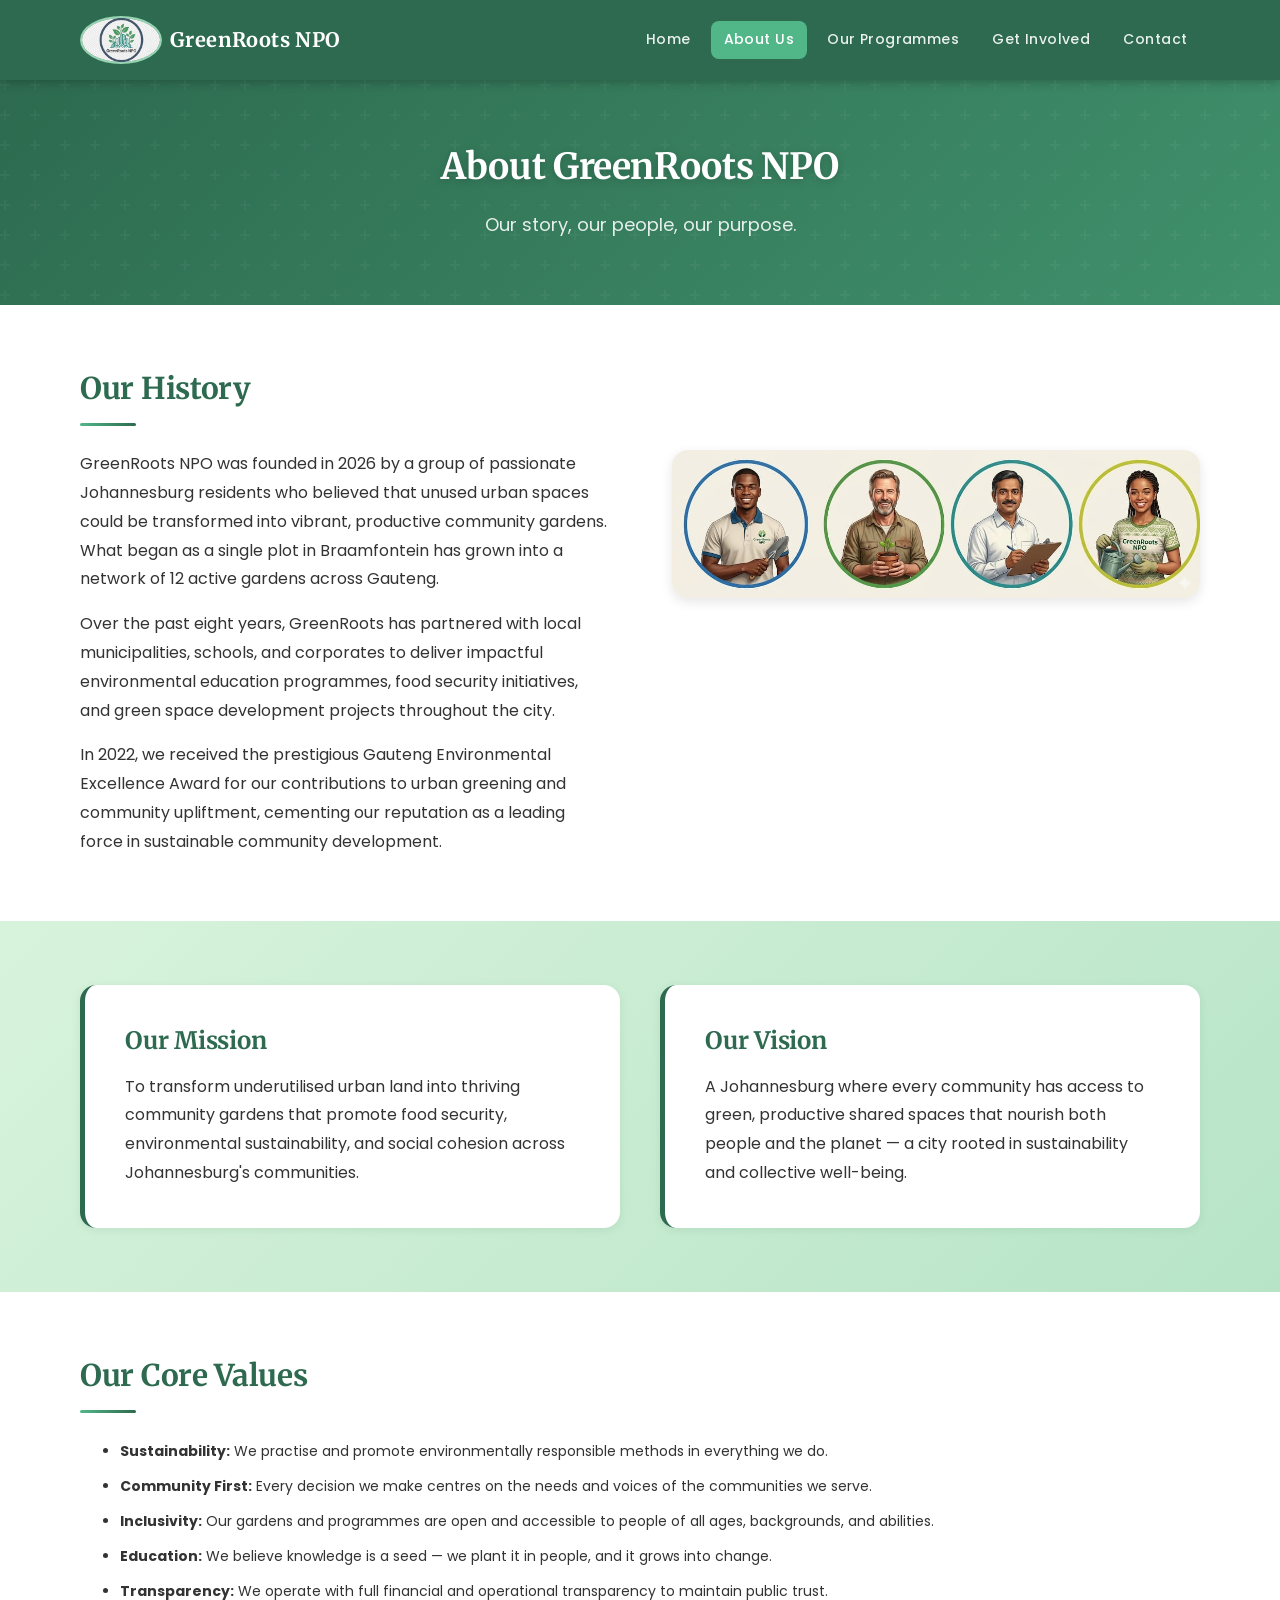
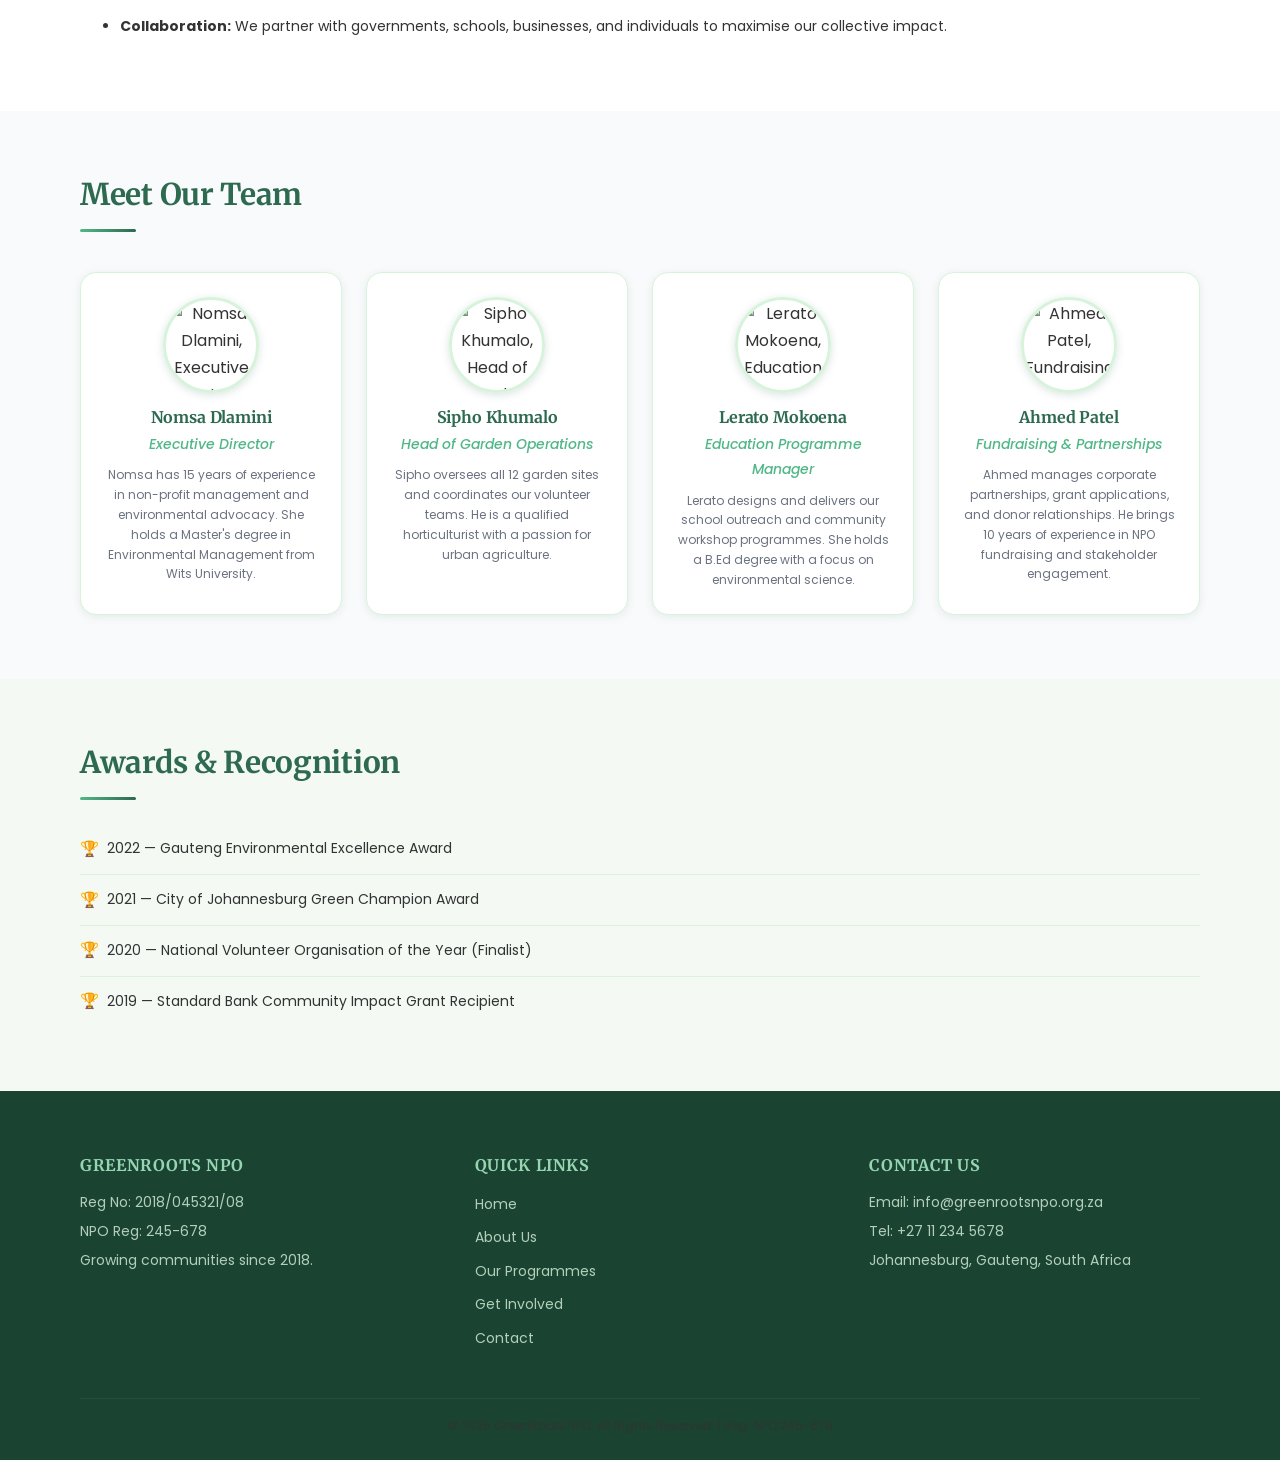
==== about.html @ 0e15b4e5 "Project essentials" ====
<!DOCTYPE html>
<html lang="en">
<head>
    <meta charset="UTF-8">
    <meta name="viewport" content="width=device-width, initial-scale=1.0">
    <meta name="description" content="Learn about GreenRoots NPO - our history, mission, vision, values, and the passionate team behind our community gardening initiatives in Johannesburg.">
    <meta name="keywords" content="about GreenRoots NPO, mission, vision, team, history, community, Johannesburg">
    <meta name="author" content="GreenRoots NPO">
    <title>About Us | GreenRoots NPO</title>
    <link rel="stylesheet" href="css/style.css">
</head>
<body>

    <!-- ======== HEADER SECTION ======== -->
    <header>
        <div class="logo-area">
            <img src="images/LOGO.jpeg"
                 srcset="images/LOGO.jpeg 1x, images/LOGO.jpeg 2x"
                 alt="GreenRoots NPO Logo"
                 class="logo"
                 width="48" height="48">
            <span class="org-name">GreenRoots NPO</span>
        </div>

        <!-- ======== NAVIGATION MENU ======== -->
        <nav>
            <ul>
                <li><a href="index.html">Home</a></li>
                <li><a href="about.html" class="active">About Us</a></li>
                <li><a href="services.html">Our Programmes</a></li>
                <li><a href="enquiry.html">Get Involved</a></li>
                <li><a href="contact.html">Contact</a></li>
            </ul>
        </nav>
    </header>

    <!-- ======== MAIN CONTENT ======== -->
    <main>

        <!-- Page Banner -->
        <section class="page-banner">
            <h1>About GreenRoots NPO</h1>
            <p>Our story, our people, our purpose.</p>
        </section>

        <!-- ======== OUR HISTORY ======== -->
        <section class="content-section">
            <h2>Our History</h2>
            <div class="two-column">
                <div class="text-col">
                    <p>GreenRoots NPO was founded in 2026 by a group of passionate Johannesburg residents who believed that unused urban spaces could be transformed into vibrant, productive community gardens. What began as a single plot in Braamfontein has grown into a network of 12 active gardens across Gauteng.</p>
                    <p>Over the past eight years, GreenRoots has partnered with local municipalities, schools, and corporates to deliver impactful environmental education programmes, food security initiatives, and green space development projects throughout the city.</p>
                    <p>In 2022, we received the prestigious Gauteng Environmental Excellence Award for our contributions to urban greening and community upliftment, cementing our reputation as a leading force in sustainable community development.</p>
                </div>
                <div class="image-col">
                    <img src="images/Group members.jpeg"
                         srcset="images/Group members.jpeg 600w,
                                 images/Group members.jpeg 1000w"
                         sizes="(max-width: 768px) 100vw, 50vw"
                         alt="Founding members of GreenRoots at the first garden in Braamfontein"
                         loading="lazy">
                </div>
            </div>
        </section>

        <!-- ======== MISSION & VISION ======== -->
        <section class="mission-vision">
            <div class="mission-box">
                <h2>Our Mission</h2>
                <p>To transform underutilised urban land into thriving community gardens that promote food security, environmental sustainability, and social cohesion across Johannesburg's communities.</p>
            </div>
            <div class="vision-box">
                <h2>Our Vision</h2>
                <p>A Johannesburg where every community has access to green, productive shared spaces that nourish both people and the planet — a city rooted in sustainability and collective well-being.</p>
            </div>
        </section>

        <!-- ======== OUR VALUES ======== -->
        <section class="content-section">
            <h2>Our Core Values</h2>
            <ul class="values-list">
                <li><strong>Sustainability:</strong> We practise and promote environmentally responsible methods in everything we do.</li>
                <li><strong>Community First:</strong> Every decision we make centres on the needs and voices of the communities we serve.</li>
                <li><strong>Inclusivity:</strong> Our gardens and programmes are open and accessible to people of all ages, backgrounds, and abilities.</li>
                <li><strong>Education:</strong> We believe knowledge is a seed — we plant it in people, and it grows into change.</li>
                <li><strong>Transparency:</strong> We operate with full financial and operational transparency to maintain public trust.</li>
                <li><strong>Collaboration:</strong> We partner with governments, schools, businesses, and individuals to maximise our collective impact.</li>
            </ul>
        </section>

        <!-- ======== MEET THE TEAM ======== -->
        <section class="team-section">
            <h2>Meet Our Team</h2>
            <div class="team-grid">

                <!-- Team Member 1 -->
                <div class="team-card">
                    <img src="images/team1.jpg"
                         srcset="images/team1.jpg 200w,
                                 images/team1.jpg 400w"
                         sizes="(max-width: 768px) 50vw, 200px"
                         alt="Nomsa Dlamini, Executive Director of GreenRoots NPO"
                         loading="lazy">
                    <h3>Nomsa Dlamini</h3>
                    <p class="role">Executive Director</p>
                    <p>Nomsa has 15 years of experience in non-profit management and environmental advocacy. She holds a Master's degree in Environmental Management from Wits University.</p>
                </div>

                <!-- Team Member 2 -->
                <div class="team-card">
                    <img src="images/team2.jpg"
                         srcset="images/team2.jpg 200w,
                                 images/team2.jpg 400w"
                         sizes="(max-width: 768px) 50vw, 200px"
                         alt="Sipho Khumalo, Head of Garden Operations"
                         loading="lazy">
                    <h3>Sipho Khumalo</h3>
                    <p class="role">Head of Garden Operations</p>
                    <p>Sipho oversees all 12 garden sites and coordinates our volunteer teams. He is a qualified horticulturist with a passion for urban agriculture.</p>
                </div>

                <!-- Team Member 3 -->
                <div class="team-card">
                    <img src="images/team3.jpg"
                         srcset="images/team3.jpg 200w,
                                 images/team3.jpg 400w"
                         sizes="(max-width: 768px) 50vw, 200px"
                         alt="Lerato Mokoena, Education Programme Manager"
                         loading="lazy">
                    <h3>Lerato Mokoena</h3>
                    <p class="role">Education Programme Manager</p>
                    <p>Lerato designs and delivers our school outreach and community workshop programmes. She holds a B.Ed degree with a focus on environmental science.</p>
                </div>

                <!-- Team Member 4 -->
                <div class="team-card">
                    <img src="images/team4.jpg"
                         srcset="images/team4.jpg 200w,
                                 images/team4.jpg 400w"
                         sizes="(max-width: 768px) 50vw, 200px"
                         alt="Ahmed Patel, Fundraising and Partnerships Manager"
                         loading="lazy">
                    <h3>Ahmed Patel</h3>
                    <p class="role">Fundraising &amp; Partnerships</p>
                    <p>Ahmed manages corporate partnerships, grant applications, and donor relationships. He brings 10 years of experience in NPO fundraising and stakeholder engagement.</p>
                </div>

            </div>
        </section>

        <!-- ======== AWARDS & RECOGNITION ======== -->
        <section class="content-section awards-section">
            <h2>Awards &amp; Recognition</h2>
            <ul class="awards-list">
                <li>2022 — Gauteng Environmental Excellence Award</li>
                <li>2021 — City of Johannesburg Green Champion Award</li>
                <li>2020 — National Volunteer Organisation of the Year (Finalist)</li>
                <li>2019 — Standard Bank Community Impact Grant Recipient</li>
            </ul>
        </section>

    </main>

    <!-- ======== FOOTER ======== -->
    <footer>
        <div class="footer-columns">
            <div class="footer-col">
                <h4>GreenRoots NPO</h4>
                <p>Reg No: 2018/045321/08</p>
                <p>NPO Reg: 245-678</p>
                <p>Growing communities since 2018.</p>
            </div>
            <div class="footer-col">
                <h4>Quick Links</h4>
                <ul>
                    <li><a href="index.html">Home</a></li>
                    <li><a href="about.html">About Us</a></li>
                    <li><a href="services.html">Our Programmes</a></li>
                    <li><a href="enquiry.html">Get Involved</a></li>
                    <li><a href="contact.html">Contact</a></li>
                </ul>
            </div>
            <div class="footer-col">
                <h4>Contact Us</h4>
                <p>Email: info@greenrootsnpo.org.za</p>
                <p>Tel: +27 11 234 5678</p>
                <p>Johannesburg, Gauteng, South Africa</p>
            </div>
        </div>
        <div class="footer-bottom">
            <p>&copy; 2026 GreenRoots NPO. All Rights Reserved. | Reg. NPO 245-678</p>
        </div>
    </footer>

    <script src="js/main.js"></script>

</body>
</html>
---- css/style.css ----
/*
 * =====================================================
 * GreenRoots NPO - Website Stylesheet
 * File: css/style.css
 * Author: [Student Name]
 * Date: 2026
 * Description: Main stylesheet for GreenRoots NPO website.
 *              Part 2: Full CSS styling, typography, responsive
 *              design, visual polish, and layout structure.
 * =====================================================
 */

/* =====================================================
   SECTION 1: GOOGLE FONTS IMPORT
   ===================================================== */
@import url('https://fonts.googleapis.com/css2?family=Poppins:wght@300;400;500;600;700&family=Merriweather:wght@400;700&display=swap');

/* =====================================================
   SECTION 2: CSS CUSTOM PROPERTIES (VARIABLES)
   ===================================================== */
:root {
    /* --- Colour Palette --- */
    --color-primary:       #2d6a4f;   /* Deep forest green */
    --color-primary-dark:  #1b4332;   /* Darker green (footer, accents) */
    --color-primary-mid:   #40916c;   /* Mid green */
    --color-accent:        #52b788;   /* Bright accent green */
    --color-accent-light:  #95d5b2;   /* Light accent */
    --color-bg-light:      #d8f3dc;   /* Very light green background */
    --color-bg-pale:       #f4f9f4;   /* Near-white green tint */
    --color-bg-white:      #ffffff;
    --color-bg-offwhite:   #f9fafb;
    --color-text-dark:     #1a1a1a;
    --color-text-body:     #333333;
    --color-text-muted:    #6b7280;
    --color-border:        #d8f3dc;
    --color-danger:        #dc2626;

    /* --- Typography --- */
    --font-heading: 'Merriweather', Georgia, serif;
    --font-body:    'Poppins', Arial, sans-serif;

    /* --- Font Sizes (rem scale) --- */
    --text-xs:   0.75rem;   /* 12px */
    --text-sm:   0.875rem;  /* 14px */
    --text-base: 1rem;      /* 16px */
    --text-md:   1.125rem;  /* 18px */
    --text-lg:   1.25rem;   /* 20px */
    --text-xl:   1.5rem;    /* 24px */
    --text-2xl:  1.875rem;  /* 30px */
    --text-3xl:  2.25rem;   /* 36px */
    --text-4xl:  3rem;      /* 48px */

    /* --- Spacing --- */
    --space-xs:  0.5rem;
    --space-sm:  1rem;
    --space-md:  1.5rem;
    --space-lg:  2.5rem;
    --space-xl:  4rem;
    --space-2xl: 6rem;

    /* --- Layout --- */
    --max-width:      1200px;
    --container-pad:  5rem;     /* 80px side padding */
    --border-radius:  0.5rem;
    --border-radius-lg: 1rem;

    /* --- Shadows --- */
    --shadow-sm:  0 1px 3px rgba(0,0,0,0.08);
    --shadow-md:  0 4px 12px rgba(0,0,0,0.10);
    --shadow-lg:  0 8px 24px rgba(0,0,0,0.12);
    --shadow-card: 0 2px 8px rgba(45,106,79,0.10);

    /* --- Transitions --- */
    --transition-fast:   0.2s ease;
    --transition-normal: 0.3s ease;
}

/* =====================================================
   SECTION 3: BASIC RESET & BOX MODEL
   ===================================================== */
*,
*::before,
*::after {
    margin: 0;
    padding: 0;
    box-sizing: border-box;
}

/* =====================================================
   SECTION 4: BASE TYPOGRAPHY & BODY
   ===================================================== */
html {
    font-size: 16px; /* rem base */
    scroll-behavior: smooth;
}

body {
    font-family: var(--font-body);
    font-size: var(--text-base);
    color: var(--color-text-body);
    line-height: 1.7;
    background-color: var(--color-bg-white);
    -webkit-font-smoothing: antialiased;
}

/* Headings — use serif font for authority */
h1, h2, h3, h4, h5, h6 {
    font-family: var(--font-heading);
    font-weight: 700;
    line-height: 1.3;
    color: var(--color-text-dark);
    letter-spacing: -0.01em;
}

h1 { font-size: var(--text-3xl); }
h2 { font-size: var(--text-2xl); }
h3 { font-size: var(--text-xl);  }
h4 { font-size: var(--text-lg);  }

p {
    margin-bottom: var(--space-sm);
    color: var(--color-text-body);
    line-height: 1.8;
}

p:last-child { margin-bottom: 0; }

a {
    color: var(--color-primary);
    text-decoration: none;
    transition: color var(--transition-fast);
}

a:hover {
    color: var(--color-accent);
}

ul, ol {
    padding-left: 1.25rem;
}

img {
    max-width: 100%;
    height: auto;
    display: block;
}

address {
    font-style: normal;
    line-height: 1.8;
}

/* =====================================================
   SECTION 5: HEADER
   ===================================================== */
header {
    background-color: var(--color-primary);
    color: white;
    padding: var(--space-sm) var(--container-pad);
    display: flex;
    justify-content: space-between;
    align-items: center;
    position: sticky;
    top: 0;
    z-index: 100;
    box-shadow: 0 2px 10px rgba(0,0,0,0.25);
}

.logo-area {
    display: flex;
    align-items: center;
    gap: var(--space-xs);
}

.logo {
    height: 3rem;     /* 48px using rem */
    width: auto;
    border-radius: 50%;
    object-fit: cover;
    border: 2px solid var(--color-accent-light);
}

.org-name {
    font-family: var(--font-heading);
    font-size: var(--text-lg);
    font-weight: 700;
    color: white;
    letter-spacing: 0.02em;
}

/* =====================================================
   SECTION 6: NAVIGATION
   ===================================================== */
nav ul {
    list-style: none;
    display: flex;
    gap: var(--space-xs);
    padding: 0;
}

nav ul li a {
    color: rgba(255,255,255,0.9);
    text-decoration: none;
    padding: 0.5em 0.9em;
    border-radius: var(--border-radius);
    font-size: var(--text-sm);
    font-weight: 500;
    letter-spacing: 0.03em;
    transition: background-color var(--transition-normal),
                color var(--transition-normal);
    display: block;
}

nav ul li a:hover,
nav ul li a.active {
    background-color: var(--color-accent);
    color: white;
}

/* =====================================================
   SECTION 7: HERO SECTION
   ===================================================== */
.hero {
    position: relative;
    text-align: center;
    color: white;
    overflow: hidden;
}

.hero-image {
    width: 100%;
    height: 31.25rem; /* 500px in rem */
    object-fit: cover;
    display: block;
    filter: brightness(0.75);
}

.hero-content {
    position: absolute;
    top: 50%;
    left: 50%;
    transform: translate(-50%, -50%);
    background: rgba(27, 67, 50, 0.72);
    padding: var(--space-lg) var(--space-xl);
    border-radius: var(--border-radius-lg);
    max-width: 42rem;
    width: 90%;
    backdrop-filter: blur(4px);
    border: 1px solid rgba(255,255,255,0.15);
    box-shadow: var(--shadow-lg);
}

.hero-content h1 {
    font-size: var(--text-3xl);
    margin-bottom: var(--space-sm);
    color: white;
    line-height: 1.25;
    text-shadow: 0 2px 8px rgba(0,0,0,0.3);
}

.hero-content p {
    font-size: var(--text-md);
    margin-bottom: var(--space-md);
    color: rgba(255,255,255,0.92);
    line-height: 1.7;
}

/* =====================================================
   SECTION 8: BUTTONS
   ===================================================== */
.btn-primary {
    background-color: var(--color-accent);
    color: white;
    padding: 0.8em 1.8em;
    text-decoration: none;
    border-radius: var(--border-radius);
    border: none;
    cursor: pointer;
    font-family: var(--font-body);
    font-size: var(--text-base);
    font-weight: 600;
    margin: 0.3em;
    display: inline-block;
    transition: background-color var(--transition-normal),
                transform var(--transition-fast),
                box-shadow var(--transition-normal);
    box-shadow: 0 3px 10px rgba(82,183,136,0.35);
    letter-spacing: 0.02em;
}

.btn-primary:hover {
    background-color: var(--color-primary);
    transform: translateY(-2px);
    box-shadow: 0 6px 18px rgba(45,106,79,0.35);
    color: white;
}

.btn-secondary {
    background-color: transparent;
    color: white;
    border: 2px solid rgba(255,255,255,0.75);
    padding: 0.75em 1.75em;
    text-decoration: none;
    border-radius: var(--border-radius);
    cursor: pointer;
    font-family: var(--font-body);
    font-size: var(--text-base);
    font-weight: 500;
    margin: 0.3em;
    display: inline-block;
    transition: background-color var(--transition-normal),
                border-color var(--transition-normal),
                transform var(--transition-fast);
}

.btn-secondary:hover {
    background-color: rgba(255,255,255,0.15);
    border-color: white;
    transform: translateY(-2px);
    color: white;
}

/* =====================================================
   SECTION 9: CONTENT SECTIONS (General)
   ===================================================== */
.content-section {
    padding: var(--space-xl) var(--container-pad);
    max-width: 100%;
}

.content-section h2 {
    color: var(--color-primary);
    margin-bottom: var(--space-md);
    font-size: var(--text-2xl);
    position: relative;
    padding-bottom: 0.6em;
}

/* Decorative underline on section headings */
.content-section h2::after {
    content: '';
    position: absolute;
    bottom: 0;
    left: 0;
    width: 3.5rem;
    height: 3px;
    background: linear-gradient(90deg, var(--color-accent), var(--color-primary));
    border-radius: 2px;
}

/* =====================================================
   SECTION 10: CARDS
   ===================================================== */
.cards-container {
    display: flex;
    gap: var(--space-md);
    flex-wrap: wrap;
    justify-content: center;
    margin-top: var(--space-md);
}

.card {
    background: var(--color-bg-pale);
    border: 1px solid var(--color-border);
    padding: var(--space-lg);
    border-radius: var(--border-radius-lg);
    flex: 1;
    min-width: 14rem;
    max-width: 18.75rem;
    text-align: center;
    box-shadow: var(--shadow-card);
    transition: transform var(--transition-normal),
                box-shadow var(--transition-normal);
}

.card:hover {
    transform: translateY(-5px);
    box-shadow: var(--shadow-lg);
}

.card img {
    height: 4rem;
    width: 4rem;
    object-fit: cover;
    margin: 0 auto var(--space-sm);
    border-radius: 50%;
    border: 2px solid var(--color-border);
}

.card h3 {
    color: var(--color-primary);
    margin-bottom: 0.6em;
    font-size: var(--text-lg);
}

.card p {
    font-size: var(--text-sm);
    color: var(--color-text-muted);
    line-height: 1.7;
}

/* Mission snapshot section (index.html) */
.mission-snapshot {
    padding: var(--space-xl) var(--container-pad);
    background-color: var(--color-bg-offwhite);
}

.mission-snapshot h2 {
    color: var(--color-primary);
    margin-bottom: var(--space-md);
    font-size: var(--text-2xl);
    text-align: center;
    position: relative;
    padding-bottom: 0.6em;
}

.mission-snapshot h2::after {
    content: '';
    position: absolute;
    bottom: 0;
    left: 50%;
    transform: translateX(-50%);
    width: 3.5rem;
    height: 3px;
    background: linear-gradient(90deg, var(--color-accent), var(--color-primary));
    border-radius: 2px;
}

/* =====================================================
   SECTION 11: PAGE BANNER
   ===================================================== */
.page-banner {
    background: linear-gradient(135deg, var(--color-primary) 0%, var(--color-primary-mid) 100%);
    color: white;
    padding: var(--space-xl) var(--container-pad);
    text-align: center;
    position: relative;
    overflow: hidden;
}

/* Subtle texture overlay */
.page-banner::before {
    content: '';
    position: absolute;
    inset: 0;
    background: url("data:image/svg+xml,%3Csvg width='60' height='60' viewBox='0 0 60 60' xmlns='http://www.w3.org/2000/svg'%3E%3Cg fill='none' fill-rule='evenodd'%3E%3Cg fill='%23ffffff' fill-opacity='0.04'%3E%3Cpath d='M36 34v-4h-2v4h-4v2h4v4h2v-4h4v-2h-4zm0-30V0h-2v4h-4v2h4v4h2V6h4V4h-4zM6 34v-4H4v4H0v2h4v4h2v-4h4v-2H6zM6 4V0H4v4H0v2h4v4h2V6h4V4H6z'/%3E%3C/g%3E%3C/g%3E%3C/svg%3E");
}

.page-banner h1 {
    font-size: var(--text-3xl);
    margin-bottom: 0.5em;
    color: white;
    position: relative;
    text-shadow: 0 2px 8px rgba(0,0,0,0.2);
}

.page-banner p {
    font-size: var(--text-md);
    color: rgba(255,255,255,0.88);
    position: relative;
    max-width: 40rem;
    margin: 0 auto;
}

/* =====================================================
   SECTION 12: IMPACT STATISTICS
   ===================================================== */
.impact-stats {
    background: linear-gradient(135deg, var(--color-primary-dark) 0%, var(--color-primary) 100%);
    color: white;
    padding: var(--space-xl) var(--container-pad);
    text-align: center;
}

.impact-stats h2 {
    color: white;
    margin-bottom: var(--space-lg);
    font-size: var(--text-2xl);
}

.stats-container {
    display: flex;
    justify-content: space-around;
    flex-wrap: wrap;
    gap: var(--space-lg);
}

.stat {
    flex: 1;
    min-width: 9rem;
}

.stat h3 {
    font-family: var(--font-heading);
    font-size: var(--text-4xl);
    color: var(--color-accent-light);
    margin-bottom: 0.25em;
    line-height: 1;
}

.stat p {
    color: rgba(255,255,255,0.85);
    font-size: var(--text-sm);
    font-weight: 500;
    letter-spacing: 0.05em;
    text-transform: uppercase;
    margin: 0;
}

/* =====================================================
   SECTION 13: FOOTER
   ===================================================== */
footer {
    background-color: var(--color-primary-dark);
    color: var(--color-bg-light);
    padding: var(--space-xl) var(--container-pad) var(--space-md);
}

.footer-columns {
    display: flex;
    gap: var(--space-xl);
    flex-wrap: wrap;
    margin-bottom: var(--space-lg);
}

.footer-col {
    flex: 1;
    min-width: 11rem;
}

.footer-col h4 {
    font-family: var(--font-heading);
    color: var(--color-accent-light);
    font-size: var(--text-base);
    margin-bottom: 0.9em;
    letter-spacing: 0.04em;
    text-transform: uppercase;
}

.footer-col p {
    font-size: var(--text-sm);
    color: rgba(216,243,220,0.8);
    line-height: 1.8;
    margin-bottom: 0.3em;
}

.footer-col ul {
    list-style: none;
    padding: 0;
}

.footer-col ul li {
    margin-bottom: 0.4em;
}

.footer-col ul li a {
    color: rgba(216,243,220,0.8);
    text-decoration: none;
    font-size: var(--text-sm);
    transition: color var(--transition-fast),
                padding-left var(--transition-fast);
    display: inline-block;
}

.footer-col ul li a:hover {
    color: var(--color-accent-light);
    padding-left: 0.4em;
}

.footer-bottom {
    border-top: 1px solid rgba(45,106,79,0.5);
    padding-top: var(--space-sm);
    text-align: center;
    font-size: var(--text-xs);
    color: var(--color-accent-light);
    opacity: 0.8;
}

/* =====================================================
   SECTION 14: FORMS
   ===================================================== */
.form-section {
    padding: var(--space-xl) var(--container-pad);
    background-color: var(--color-bg-offwhite);
}

.form-section h2 {
    color: var(--color-primary);
    margin-bottom: 0.5em;
    font-size: var(--text-2xl);
    position: relative;
    padding-bottom: 0.6em;
}

.form-section h2::after {
    content: '';
    position: absolute;
    bottom: 0;
    left: 0;
    width: 3.5rem;
    height: 3px;
    background: linear-gradient(90deg, var(--color-accent), var(--color-primary));
    border-radius: 2px;
}

.form-section > p {
    color: var(--color-text-muted);
    margin-bottom: var(--space-md);
    font-size: var(--text-sm);
}

fieldset {
    border: 1px solid var(--color-border);
    border-radius: var(--border-radius);
    padding: var(--space-md);
    margin-bottom: var(--space-md);
    background: white;
    box-shadow: var(--shadow-sm);
}

legend {
    color: var(--color-primary);
    font-weight: 600;
    font-size: var(--text-base);
    padding: 0 0.6em;
    font-family: var(--font-body);
}

.form-group {
    margin-bottom: 1.1em;
}

.form-group label {
    display: block;
    font-weight: 500;
    margin-bottom: 0.4em;
    color: var(--color-text-dark);
    font-size: var(--text-sm);
}

.form-group input[type="text"],
.form-group input[type="email"],
.form-group input[type="tel"],
.form-group select,
.form-group textarea {
    width: 100%;
    padding: 0.7em 0.9em;
    border: 1.5px solid #d1d5db;
    border-radius: var(--border-radius);
    font-size: var(--text-sm);
    font-family: var(--font-body);
    color: var(--color-text-dark);
    background: white;
    transition: border-color var(--transition-fast),
                box-shadow var(--transition-fast);
    outline: none;
}

.form-group input:focus,
.form-group select:focus,
.form-group textarea:focus {
    border-color: var(--color-accent);
    box-shadow: 0 0 0 3px rgba(82,183,136,0.18);
}

.form-group textarea {
    resize: vertical;
    min-height: 7rem;
    line-height: 1.6;
}

.required {
    color: var(--color-danger);
    margin-left: 0.1em;
}

.checkbox-group label,
.radio-group label {
    display: flex;
    align-items: center;
    gap: 0.5em;
    margin-bottom: 0.5em;
    font-weight: 400;
    color: var(--color-text-body);
    font-size: var(--text-sm);
    cursor: pointer;
}

.checkbox-group input,
.radio-group input {
    accent-color: var(--color-accent);
    width: 1rem;
    height: 1rem;
    cursor: pointer;
}

.checkbox-inline {
    font-size: var(--text-sm);
    font-weight: 400;
    color: var(--color-text-body);
    cursor: pointer;
    line-height: 1.6;
}

/* =====================================================
   SECTION 15: TABLES
   ===================================================== */
table {
    width: 100%;
    border-collapse: collapse;
    margin-top: var(--space-md);
    background: white;
    border-radius: var(--border-radius);
    overflow: hidden;
    box-shadow: var(--shadow-sm);
    font-size: var(--text-sm);
}

table th {
    background-color: var(--color-primary);
    color: white;
    padding: 0.9em 1em;
    text-align: left;
    font-family: var(--font-body);
    font-weight: 600;
    font-size: var(--text-sm);
    letter-spacing: 0.03em;
}

table td {
    padding: 0.85em 1em;
    border-bottom: 1px solid var(--color-border);
    color: var(--color-text-body);
    vertical-align: middle;
}

table tr:nth-child(even) {
    background-color: var(--color-bg-pale);
}

table tr:hover {
    background-color: var(--color-bg-light);
    transition: background-color var(--transition-fast);
}

table tr:last-child td {
    border-bottom: none;
}

/* =====================================================
   SECTION 16: MAPS & LOCATION
   ===================================================== */
.location-grid {
    display: flex;
    gap: var(--space-md);
    flex-wrap: wrap;
    margin-top: var(--space-md);
}

.location-card {
    flex: 1;
    min-width: 17rem;
    border: 1px solid var(--color-border);
    border-radius: var(--border-radius-lg);
    padding: var(--space-md);
    background: var(--color-bg-pale);
    box-shadow: var(--shadow-card);
    transition: transform var(--transition-normal),
                box-shadow var(--transition-normal);
}

.location-card:hover {
    transform: translateY(-3px);
    box-shadow: var(--shadow-md);
}

.location-card h3 {
    color: var(--color-primary);
    margin-bottom: 0.5em;
    font-size: var(--text-base);
}

.location-card address {
    font-size: var(--text-sm);
    color: var(--color-text-muted);
    margin-bottom: 0.5em;
}

.location-card p {
    font-size: var(--text-sm);
    color: var(--color-text-muted);
    margin-bottom: var(--space-xs);
}

.map-container {
    margin-top: var(--space-sm);
    border-radius: var(--border-radius);
    overflow: hidden;
    border: 1px solid var(--color-border);
}

/* =====================================================
   SECTION 17: TWO-COLUMN LAYOUT
   ===================================================== */
.two-column {
    display: flex;
    gap: var(--space-xl);
    align-items: flex-start;
}

.text-col { flex: 1; }
.image-col { flex: 1; }

.image-col img {
    width: 100%;
    border-radius: var(--border-radius-lg);
    box-shadow: var(--shadow-md);
    object-fit: cover;
}

/* =====================================================
   SECTION 18: MISSION / VISION
   ===================================================== */
.mission-vision {
    display: flex;
    gap: var(--space-lg);
    padding: var(--space-xl) var(--container-pad);
    background: linear-gradient(135deg, var(--color-bg-light) 0%, #b7e4c7 100%);
}

.mission-box, .vision-box {
    flex: 1;
    background: white;
    padding: var(--space-lg);
    border-radius: var(--border-radius-lg);
    border-left: 5px solid var(--color-primary);
    box-shadow: var(--shadow-card);
    transition: transform var(--transition-normal);
}

.mission-box:hover, .vision-box:hover {
    transform: translateY(-3px);
}

.mission-box h2, .vision-box h2 {
    color: var(--color-primary);
    margin-bottom: 0.7em;
    font-size: var(--text-xl);
}

/* =====================================================
   SECTION 19: TEAM GRID
   ===================================================== */
.team-section {
    padding: var(--space-xl) var(--container-pad);
    background-color: var(--color-bg-offwhite);
}

.team-section h2 {
    color: var(--color-primary);
    margin-bottom: var(--space-lg);
    font-size: var(--text-2xl);
    position: relative;
    padding-bottom: 0.6em;
}

.team-section h2::after {
    content: '';
    position: absolute;
    bottom: 0;
    left: 0;
    width: 3.5rem;
    height: 3px;
    background: linear-gradient(90deg, var(--color-accent), var(--color-primary));
    border-radius: 2px;
}

.team-grid {
    display: flex;
    gap: var(--space-md);
    flex-wrap: wrap;
}

.team-card {
    flex: 1;
    min-width: 12.5rem;
    background: white;
    border-radius: var(--border-radius-lg);
    padding: var(--space-md);
    text-align: center;
    border: 1px solid var(--color-border);
    box-shadow: var(--shadow-card);
    transition: transform var(--transition-normal),
                box-shadow var(--transition-normal);
}

.team-card:hover {
    transform: translateY(-5px);
    box-shadow: var(--shadow-md);
}

.team-card img {
    width: 6rem;
    height: 6rem;
    border-radius: 50%;
    object-fit: cover;
    margin: 0 auto 0.9em;
    border: 3px solid var(--color-bg-light);
    box-shadow: 0 2px 8px rgba(45,106,79,0.18);
}

.team-card h3 {
    color: var(--color-primary);
    margin-bottom: 0.25em;
    font-size: var(--text-base);
}

.team-card .role {
    color: var(--color-accent);
    font-style: italic;
    font-size: var(--text-sm);
    margin-bottom: 0.6em;
    font-weight: 500;
}

.team-card p:not(.role) {
    font-size: var(--text-xs);
    color: var(--color-text-muted);
    line-height: 1.65;
}

/* =====================================================
   SECTION 20: NEWS GRID
   ===================================================== */
.news-section {
    padding: var(--space-xl) var(--container-pad);
    background-color: var(--color-bg-offwhite);
}

.news-section h2 {
    color: var(--color-primary);
    margin-bottom: var(--space-lg);
    font-size: var(--text-2xl);
    position: relative;
    padding-bottom: 0.6em;
}

.news-section h2::after {
    content: '';
    position: absolute;
    bottom: 0;
    left: 0;
    width: 3.5rem;
    height: 3px;
    background: linear-gradient(90deg, var(--color-accent), var(--color-primary));
    border-radius: 2px;
}

.news-grid {
    display: flex;
    gap: var(--space-md);
    flex-wrap: wrap;
}

.news-card {
    flex: 1;
    min-width: 14rem;
    background: white;
    border-radius: var(--border-radius-lg);
    border: 1px solid var(--color-border);
    overflow: hidden;
    box-shadow: var(--shadow-card);
    transition: transform var(--transition-normal),
                box-shadow var(--transition-normal);
}

.news-card:hover {
    transform: translateY(-5px);
    box-shadow: var(--shadow-md);
}

.news-card img {
    width: 100%;
    height: 11.25rem;
    object-fit: cover;
    transition: transform var(--transition-normal);
}

.news-card:hover img {
    transform: scale(1.04);
}

.news-card-body {
    padding: var(--space-sm) var(--space-sm) var(--space-md);
}

.news-card h3 {
    color: var(--color-primary);
    margin: 0.5em 0 0.4em;
    font-size: var(--text-base);
    padding: 0 var(--space-sm);
}

.news-card p {
    font-size: var(--text-xs);
    color: var(--color-text-muted);
    line-height: 1.7;
    padding: 0 var(--space-sm);
    margin-bottom: 0.6em;
}

.news-card a {
    display: inline-block;
    color: var(--color-accent);
    text-decoration: none;
    font-weight: 600;
    font-size: var(--text-sm);
    padding: 0 var(--space-sm) var(--space-sm);
    transition: color var(--transition-fast);
}

.news-card a:hover {
    color: var(--color-primary);
}

/* =====================================================
   SECTION 21: CTA BANNER
   ===================================================== */
.cta-banner {
    background: linear-gradient(135deg, var(--color-accent) 0%, var(--color-primary-mid) 100%);
    color: white;
    text-align: center;
    padding: var(--space-xl) var(--container-pad);
}

.cta-banner h2 {
    font-size: var(--text-2xl);
    margin-bottom: 0.5em;
    color: white;
}

.cta-banner p {
    font-size: var(--text-md);
    margin-bottom: var(--space-md);
    color: rgba(255,255,255,0.92);
    max-width: 40rem;
    margin-left: auto;
    margin-right: auto;
}

.cta-banner .btn-primary {
    background-color: white;
    color: var(--color-primary);
    box-shadow: 0 4px 14px rgba(0,0,0,0.18);
}

.cta-banner .btn-primary:hover {
    background-color: var(--color-bg-pale);
    transform: translateY(-2px);
}

/* =====================================================
   SECTION 22: PROGRAMMES
   ===================================================== */
.programme-section {
    display: flex;
    gap: var(--space-xl);
    padding: var(--space-xl) var(--container-pad);
    align-items: flex-start;
    border-bottom: 1px solid var(--color-border);
}

.programme-section.alt-layout {
    flex-direction: row-reverse;
    background-color: var(--color-bg-pale);
}

.programme-image {
    flex: 1;
}

.programme-image img {
    width: 100%;
    border-radius: var(--border-radius-lg);
    box-shadow: var(--shadow-md);
    object-fit: cover;
    min-height: 16rem;
}

.programme-details {
    flex: 2;
}

.programme-details h2 {
    color: var(--color-primary);
    margin-bottom: 0.7em;
    font-size: var(--text-xl);
}

.programme-details h3 {
    color: var(--color-accent);
    margin: 1em 0 0.5em;
    font-size: var(--text-base);
    font-family: var(--font-body);
    font-weight: 600;
    text-transform: uppercase;
    letter-spacing: 0.05em;
}

.programme-details ul {
    margin-left: 1.25em;
    margin-bottom: 0.9em;
}

.programme-details ul li {
    margin-bottom: 0.35em;
    font-size: var(--text-sm);
    color: var(--color-text-body);
    line-height: 1.7;
}

.programme-details p {
    font-size: var(--text-sm);
    color: var(--color-text-body);
}

.programme-details a {
    color: var(--color-accent);
    font-weight: 600;
}

.programme-details a:hover {
    color: var(--color-primary);
}

/* =====================================================
   SECTION 23: CONTACT CARDS & GRID
   ===================================================== */
.contact-grid {
    display: flex;
    gap: var(--space-md);
    flex-wrap: wrap;
    margin-top: var(--space-md);
}

.contact-card {
    flex: 1;
    min-width: 13rem;
    background: var(--color-bg-pale);
    border: 1px solid var(--color-border);
    border-radius: var(--border-radius-lg);
    padding: var(--space-md);
    box-shadow: var(--shadow-card);
    transition: transform var(--transition-normal),
                box-shadow var(--transition-normal);
    border-top: 4px solid var(--color-accent);
}

.contact-card:hover {
    transform: translateY(-3px);
    box-shadow: var(--shadow-md);
}

.contact-card h3 {
    color: var(--color-primary);
    margin-bottom: 0.7em;
    font-size: var(--text-base);
    font-family: var(--font-body);
    font-weight: 600;
}

.contact-card p {
    font-size: var(--text-sm);
    color: var(--color-text-body);
    margin-bottom: 0.35em;
    line-height: 1.7;
}

/* =====================================================
   SECTION 24: ABOUT PAGE SPECIFICS
   ===================================================== */
.values-list {
    margin-left: 1.25em;
    line-height: 2;
}

.values-list li {
    margin-bottom: 0.5em;
    font-size: var(--text-sm);
    color: var(--color-text-body);
}

.awards-section {
    background-color: var(--color-bg-pale);
}

.awards-list {
    list-style: none;
    margin-top: var(--space-sm);
    padding: 0;
}

.awards-list li {
    padding: 0.85em 0;
    border-bottom: 1px solid var(--color-border);
    color: var(--color-text-body);
    font-size: var(--text-sm);
    display: flex;
    align-items: center;
    gap: 0.6em;
}

.awards-list li:last-child {
    border-bottom: none;
}

.awards-list li::before {
    content: "🏆";
    font-size: 1.1em;
    flex-shrink: 0;
}

/* =====================================================
   SECTION 25: RESPONSIVE DESIGN — MEDIA QUERIES
   ===================================================== */

/* --- BREAKPOINT: TABLET (max 1024px) --- */
@media (max-width: 1024px) {

    :root {
        --container-pad: 2.5rem;
    }

    header {
        padding: var(--space-sm) var(--container-pad);
    }

    .hero-image {
        height: 25rem;
    }

    .hero-content h1 {
        font-size: var(--text-2xl);
    }

    .content-section,
    .mission-snapshot,
    .impact-stats,
    .form-section,
    .team-section,
    .news-section {
        padding: var(--space-lg) var(--container-pad);
    }

    .mission-vision {
        padding: var(--space-lg) var(--container-pad);
    }

    .two-column {
        gap: var(--space-lg);
    }

    .programme-section {
        padding: var(--space-lg) var(--container-pad);
        gap: var(--space-lg);
    }

    footer {
        padding: var(--space-lg) var(--container-pad) var(--space-sm);
    }

    .footer-columns {
        gap: var(--space-lg);
    }
}

/* --- BREAKPOINT: MOBILE (max 768px) --- */
@media (max-width: 768px) {

    :root {
        --container-pad: 1.25rem;
    }

    /* Stack header vertically on small screens */
    header {
        flex-direction: column;
        gap: var(--space-sm);
        padding: var(--space-sm) var(--container-pad);
        position: relative; /* remove sticky on mobile to save space */
    }

    .org-name {
        font-size: var(--text-base);
    }

    /* Nav wraps on mobile */
    nav ul {
        flex-wrap: wrap;
        justify-content: center;
        gap: 0.3rem;
    }

    nav ul li a {
        font-size: var(--text-xs);
        padding: 0.4em 0.7em;
    }

    /* Hero shrinks */
    .hero-image {
        height: 18rem;
    }

    .hero-content {
        padding: var(--space-md);
        width: 92%;
    }

    .hero-content h1 {
        font-size: var(--text-xl);
    }

    .hero-content p {
        font-size: var(--text-sm);
        margin-bottom: var(--space-sm);
    }

    /* Page headings */
    h1 { font-size: var(--text-2xl); }
    h2 { font-size: var(--text-xl);  }
    h3 { font-size: var(--text-lg);  }

    /* All sections full-width padding */
    .content-section,
    .mission-snapshot,
    .impact-stats,
    .form-section,
    .team-section,
    .news-section,
    .cta-banner,
    .page-banner {
        padding: var(--space-lg) var(--container-pad);
    }

    .mission-vision,
    .programme-section,
    .programme-section.alt-layout {
        flex-direction: column;
        padding: var(--space-lg) var(--container-pad);
        gap: var(--space-md);
    }

    .two-column {
        flex-direction: column;
        gap: var(--space-md);
    }

    /* Cards stack full-width */
    .card {
        max-width: 100%;
        flex-basis: 100%;
    }

    .team-card {
        flex-basis: calc(50% - var(--space-sm));
        min-width: 8rem;
    }

    .news-card {
        flex-basis: 100%;
    }

    .location-card {
        flex-basis: 100%;
        min-width: unset;
    }

    .contact-card {
        flex-basis: 100%;
    }

    /* Stats stack in 2 columns */
    .stats-container {
        display: grid;
        grid-template-columns: 1fr 1fr;
        gap: var(--space-md);
    }

    /* Footer stacks */
    footer {
        padding: var(--space-lg) var(--container-pad) var(--space-sm);
    }

    .footer-columns {
        flex-direction: column;
        gap: var(--space-md);
    }

    /* Table scrollable on mobile */
    .content-section table {
        display: block;
        overflow-x: auto;
        -webkit-overflow-scrolling: touch;
        white-space: nowrap;
    }

    /* Programme image sizing on mobile */
    .programme-image img {
        min-height: 12rem;
    }
}

/* --- BREAKPOINT: SMALL MOBILE (max 480px) --- */
@media (max-width: 480px) {

    .hero-image {
        height: 14rem;
    }

    .hero-content h1 {
        font-size: var(--text-lg);
    }

    .hero-content {
        padding: var(--space-sm) var(--space-md);
    }

    .stat h3 {
        font-size: var(--text-2xl);
    }

    .stats-container {
        grid-template-columns: 1fr 1fr;
    }

    .team-card {
        flex-basis: 100%;
    }

    .btn-primary,
    .btn-secondary {
        display: block;
        width: 100%;
        text-align: center;
        margin: 0.4em 0;
    }

    .page-banner h1 {
        font-size: var(--text-xl);
    }
}

/* =====================================================
   SECTION 26: RESPONSIVE IMAGES (srcset support)
   ===================================================== */

/* Ensure all images are responsive by default */
img {
    max-width: 100%;
    height: auto;
    display: block;
}

/* Hero image responsive handling */
.hero-image {
    width: 100%;
    object-fit: cover;
}

/* News card images: constrain height but scale width */
.news-card img {
    width: 100%;
    height: 11.25rem;
    object-fit: cover;
}

@media (max-width: 768px) {
    .news-card img {
        height: 10rem;
    }
}

/* =====================================================
   SECTION 27: UTILITY CLASSES
   ===================================================== */
.text-center { text-align: center; }
.text-muted  { color: var(--color-text-muted); font-size: var(--text-sm); }
.mt-sm { margin-top: var(--space-sm); }
.mt-md { margin-top: var(--space-md); }
.mb-sm { margin-bottom: var(--space-sm); }

/* =====================================================
   END OF STYLESHEET
   Part 3: JavaScript interactivity and form validation
   will be added in the next phase.
   ===================================================== */
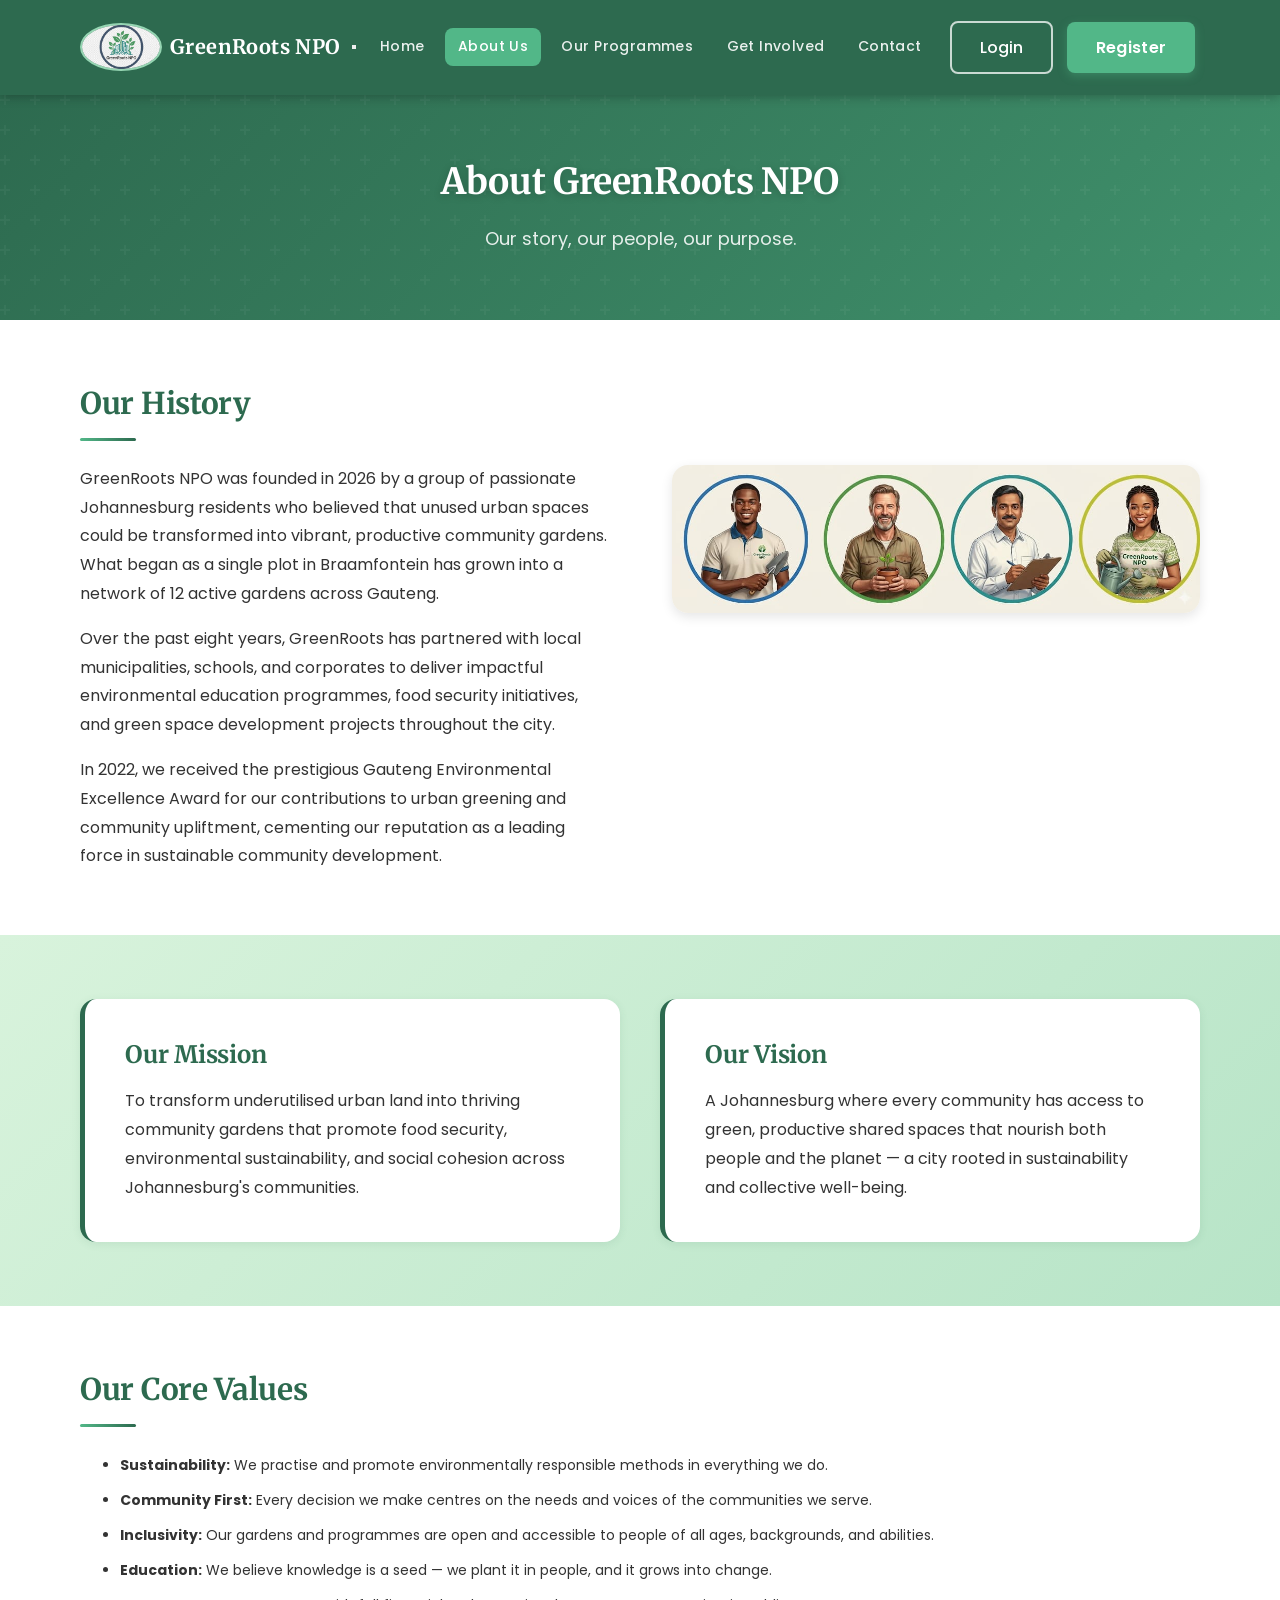
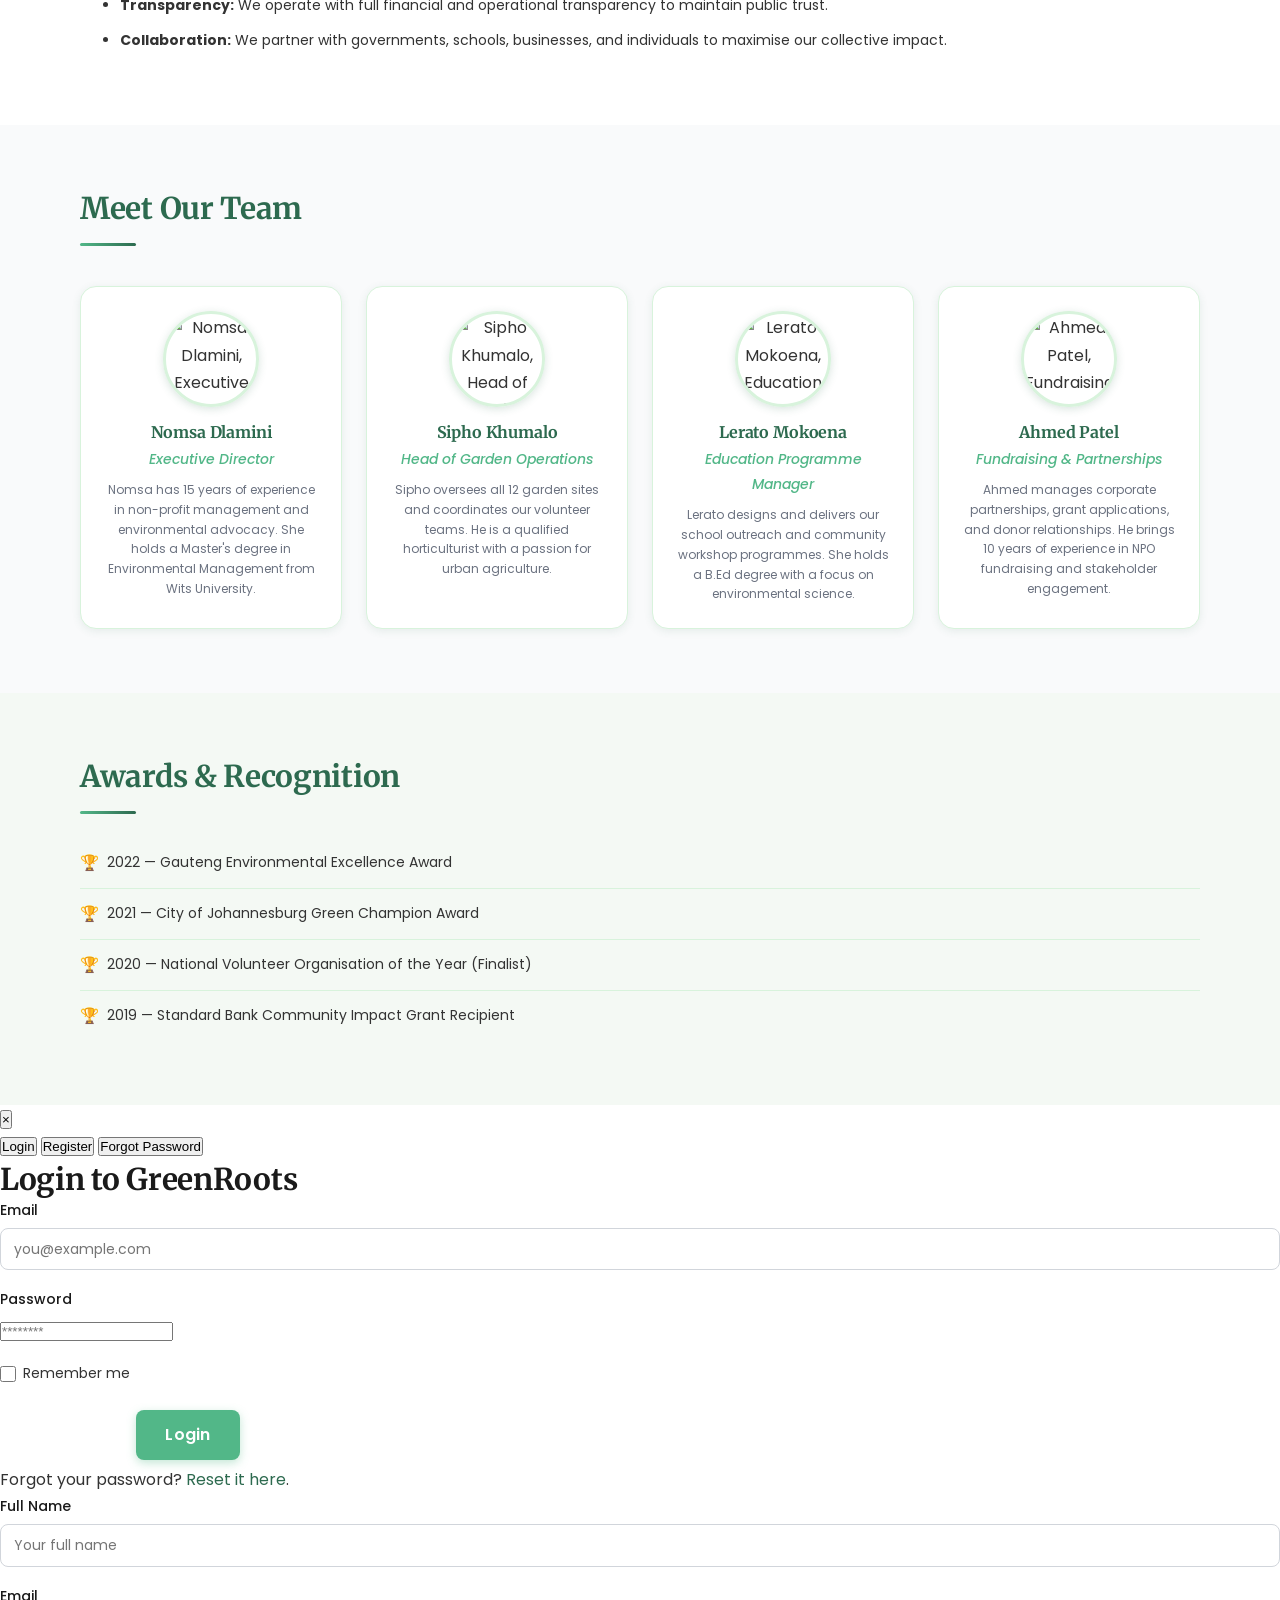
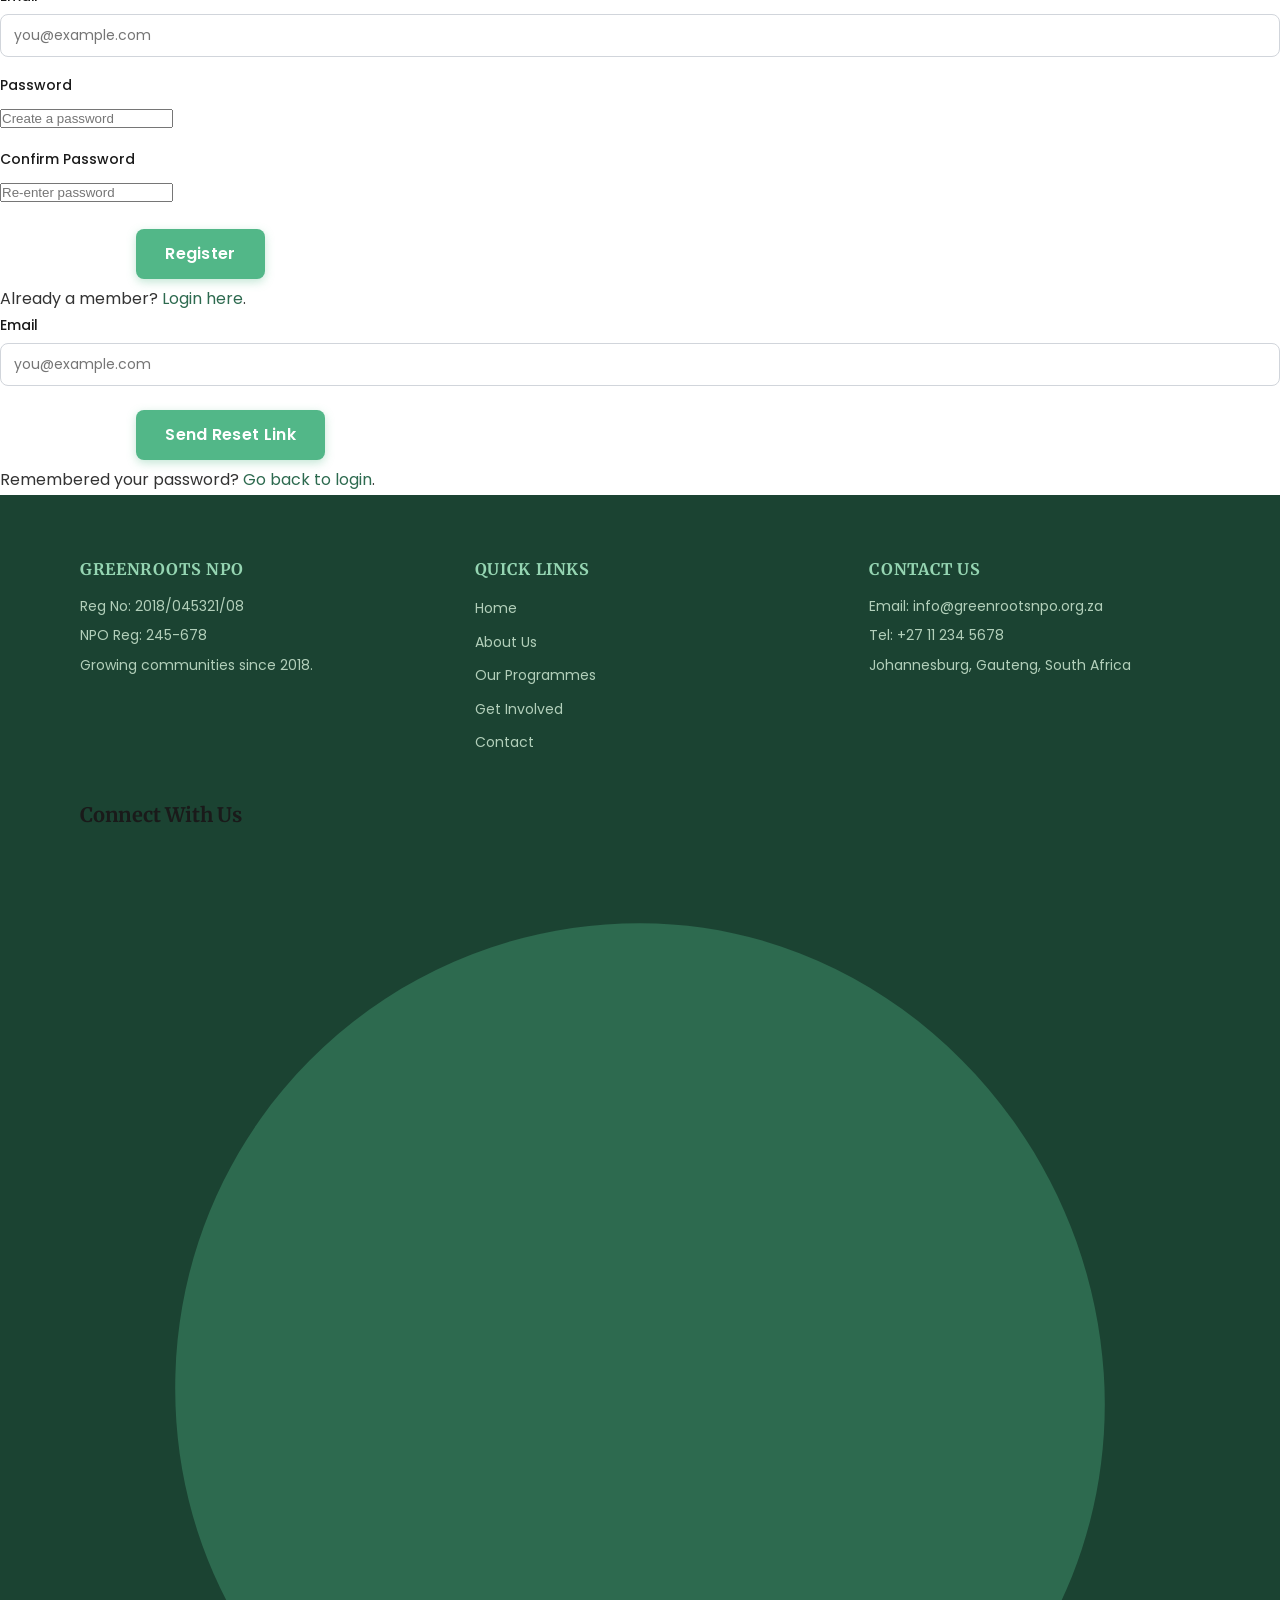
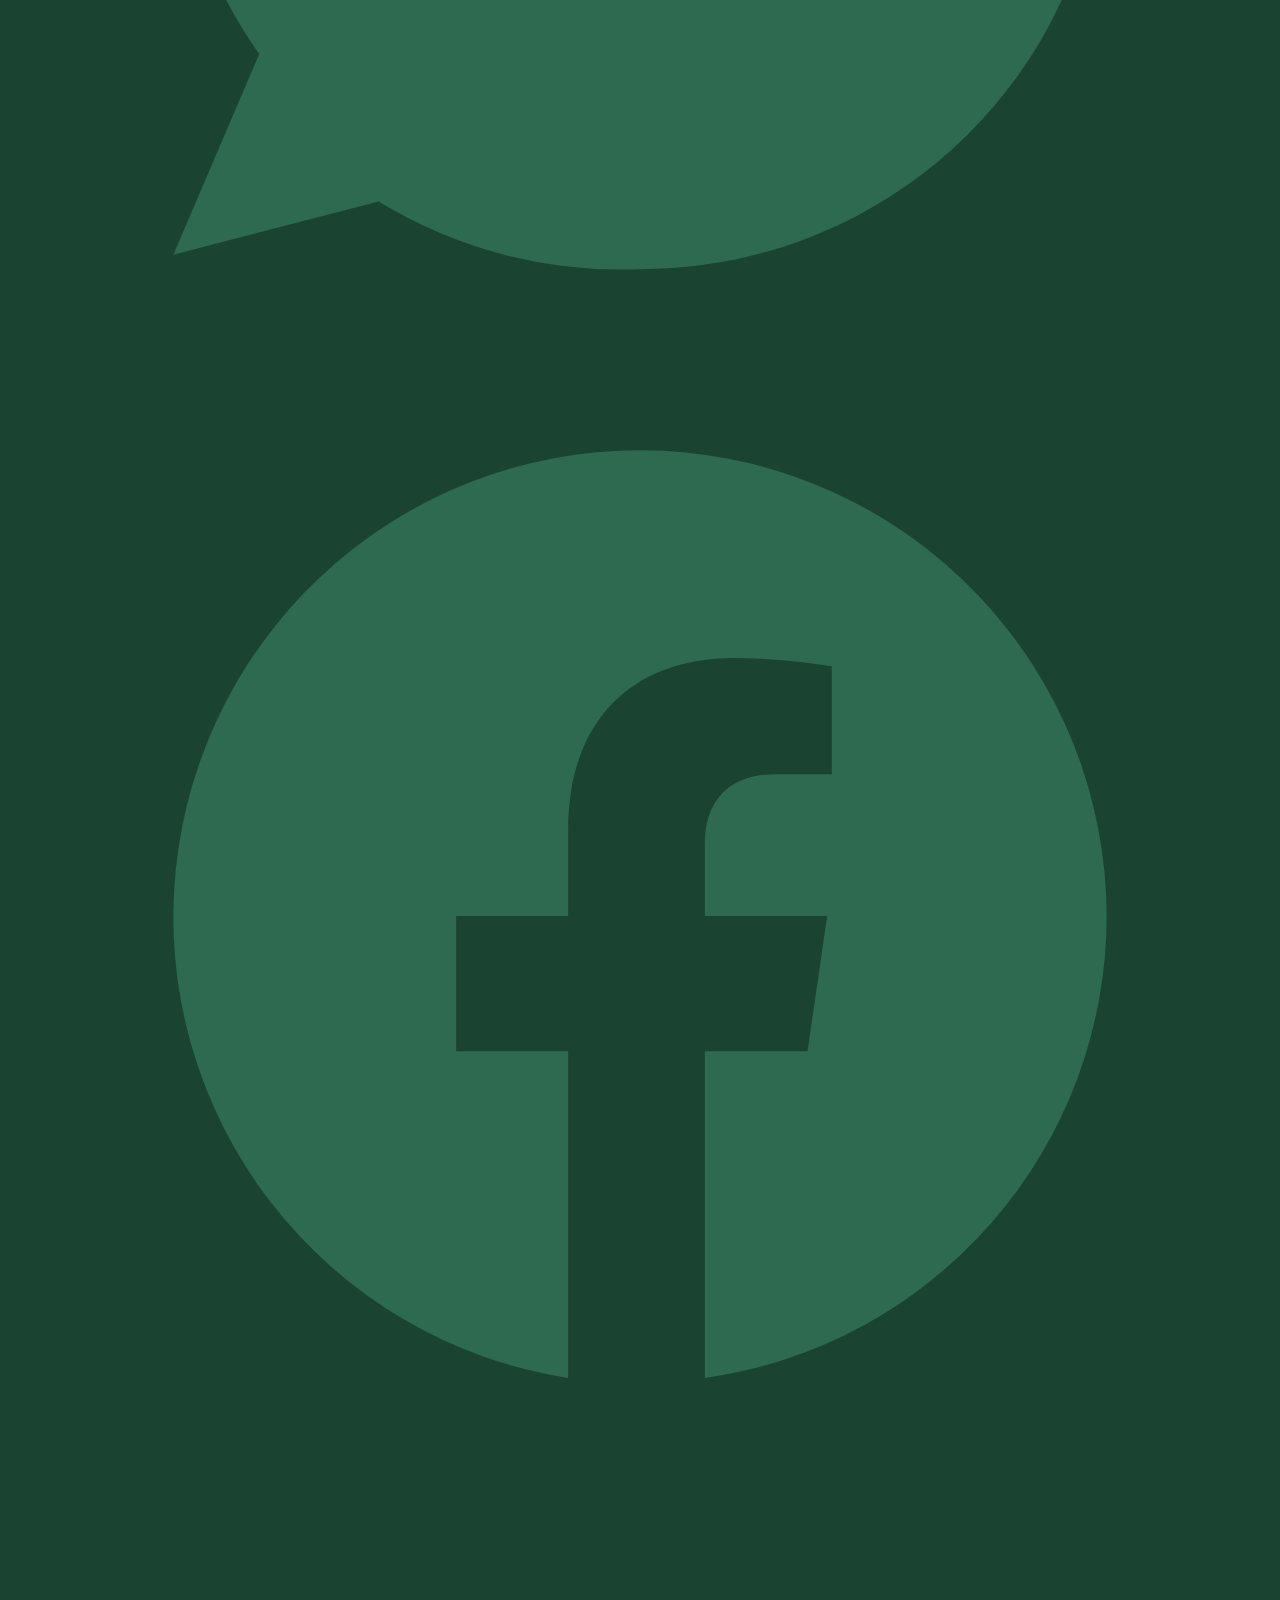
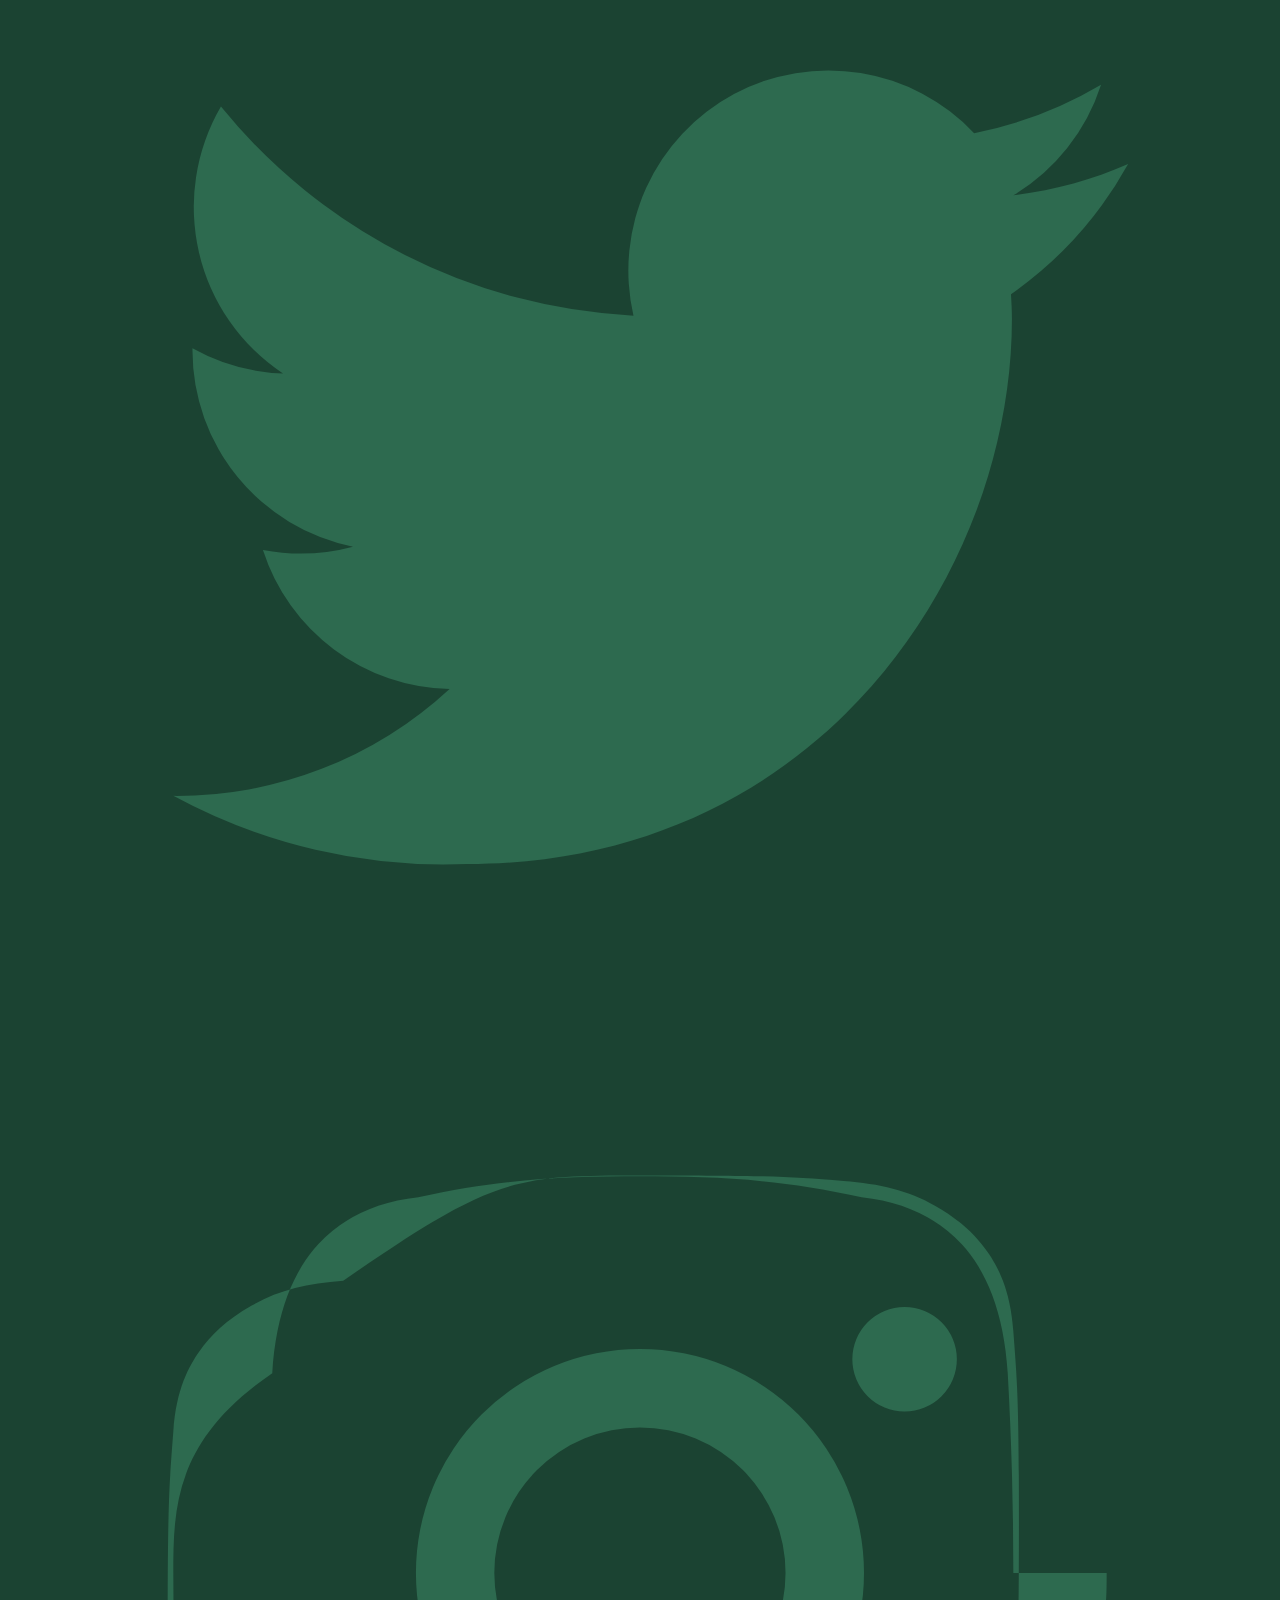
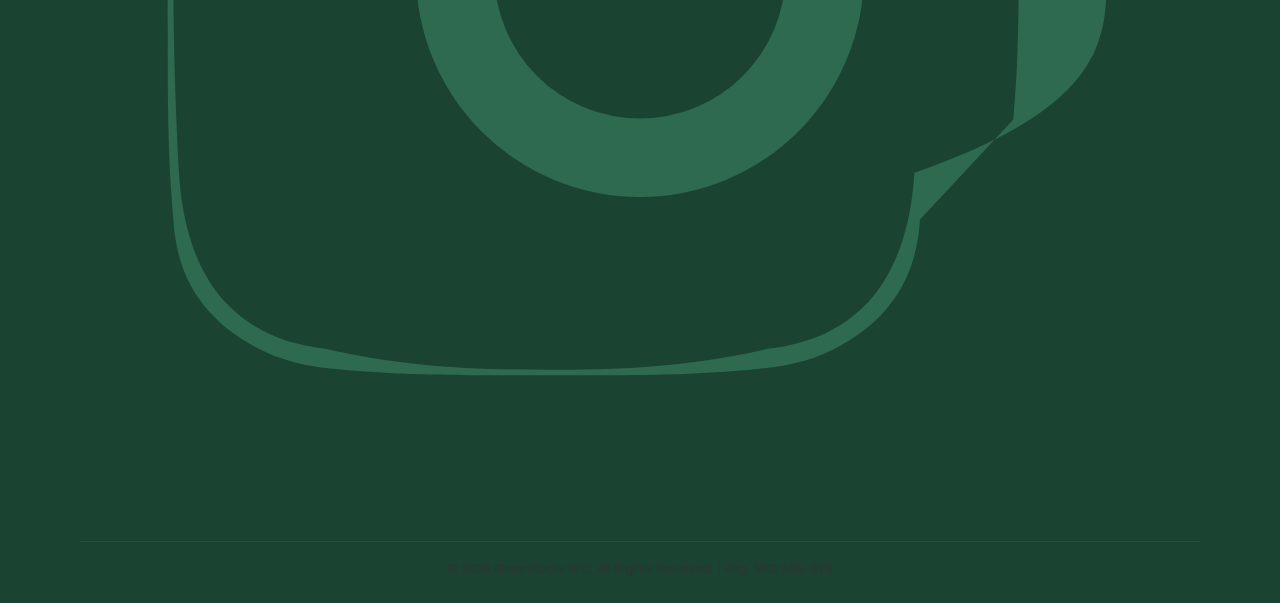
==== commit 1d856cfd: "Part 3 editions!" ====
--- a/about.html
+++ b/about.html
@@ -1,51 +1,81 @@
 <!DOCTYPE html>
 <html lang="en">
 <head>
+    <!-- ======== SEO META TAGS (Part 3) ======== -->
     <meta charset="UTF-8">
     <meta name="viewport" content="width=device-width, initial-scale=1.0">
-    <meta name="description" content="Learn about GreenRoots NPO - our history, mission, vision, values, and the passionate team behind our community gardening initiatives in Johannesburg.">
-    <meta name="keywords" content="about GreenRoots NPO, mission, vision, team, history, community, Johannesburg">
+
+    <!-- Primary SEO Meta Tags -->
+    <meta name="description" content="Learn about GreenRoots NPO — our history, mission, vision, core values, and the passionate team behind our community gardening initiatives in Johannesburg.">
+    <meta name="keywords" content="about GreenRoots NPO, GreenRoots history, community garden mission, NPO Johannesburg team, urban gardening vision, environmental sustainability South Africa">
     <meta name="author" content="GreenRoots NPO">
+    <meta name="robots" content="index, follow">
+    <meta name="theme-color" content="#2d6a4f">
+
+    <!-- Open Graph / Social Media -->
+    <meta property="og:type" content="website">
+    <meta property="og:title" content="About Us | GreenRoots NPO">
+    <meta property="og:description" content="Discover the story, mission, vision, and people behind GreenRoots NPO — Johannesburg's leading community gardening organisation.">
+    <meta property="og:image" content="images/Group members.jpeg">
+    <meta property="og:url" content="https://greenrootsnpo.netlify.app/about.html">
+
+    <!-- Canonical URL -->
+    <link rel="canonical" href="https://greenrootsnpo.netlify.app/about.html">
+
     <title>About Us | GreenRoots NPO</title>
+
+    <!-- Google Fonts -->
+    <link rel="preconnect" href="https://fonts.googleapis.com">
+    <link rel="preconnect" href="https://fonts.gstatic.com" crossorigin>
+    <link href="https://fonts.googleapis.com/css2?family=Poppins:wght@400;500;600;700&family=Open+Sans:wght@400;600&display=swap" rel="stylesheet">
+
+    <!-- Stylesheet -->
     <link rel="stylesheet" href="css/style.css">
 </head>
 <body>
 
-    <!-- ======== HEADER SECTION ======== -->
+    <!-- ======== HEADER ======== -->
     <header>
         <div class="logo-area">
-            <img src="images/LOGO.jpeg"
-                 srcset="images/LOGO.jpeg 1x, images/LOGO.jpeg 2x"
-                 alt="GreenRoots NPO Logo"
-                 class="logo"
-                 width="48" height="48">
+            <img src="images/LOGO.jpeg" alt="GreenRoots NPO Logo" class="logo">
             <span class="org-name">GreenRoots NPO</span>
         </div>
 
-        <!-- ======== NAVIGATION MENU ======== -->
-        <nav>
+        <!-- Hamburger Button -->
+        <button class="hamburger" id="hamburger" aria-label="Toggle navigation menu" aria-expanded="false">
+            <span></span>
+            <span></span>
+            <span></span>
+        </button>
+
+        <!-- ======== NAVIGATION ======== -->
+        <nav id="main-nav">
             <ul>
                 <li><a href="index.html">Home</a></li>
-                <li><a href="about.html" class="active">About Us</a></li>
+                <li><a href="about.html" class="active" aria-current="page">About Us</a></li>
                 <li><a href="services.html">Our Programmes</a></li>
                 <li><a href="enquiry.html">Get Involved</a></li>
                 <li><a href="contact.html">Contact</a></li>
             </ul>
         </nav>
+        <div class="header-actions">
+            <button class="btn-secondary modal-open" data-modal="login-modal" type="button">Login</button>
+            <button class="btn-primary modal-open" data-modal="register-modal" type="button">Register</button>
+        </div>
     </header>
 
     <!-- ======== MAIN CONTENT ======== -->
     <main>
 
         <!-- Page Banner -->
-        <section class="page-banner">
-            <h1>About GreenRoots NPO</h1>
+        <section class="page-banner" aria-labelledby="about-banner-heading">
+            <h1 id="about-banner-heading">About GreenRoots NPO</h1>
             <p>Our story, our people, our purpose.</p>
         </section>
 
         <!-- ======== OUR HISTORY ======== -->
-        <section class="content-section">
-            <h2>Our History</h2>
+        <section class="content-section" aria-labelledby="history-heading">
+            <h2 id="history-heading">Our History</h2>
             <div class="two-column">
                 <div class="text-col">
                     <p>GreenRoots NPO was founded in 2026 by a group of passionate Johannesburg residents who believed that unused urban spaces could be transformed into vibrant, productive community gardens. What began as a single plot in Braamfontein has grown into a network of 12 active gardens across Gauteng.</p>
@@ -53,20 +83,15 @@
                     <p>In 2022, we received the prestigious Gauteng Environmental Excellence Award for our contributions to urban greening and community upliftment, cementing our reputation as a leading force in sustainable community development.</p>
                 </div>
                 <div class="image-col">
-                    <img src="images/Group members.jpeg"
-                         srcset="images/Group members.jpeg 600w,
-                                 images/Group members.jpeg 1000w"
-                         sizes="(max-width: 768px) 100vw, 50vw"
-                         alt="Founding members of GreenRoots at the first garden in Braamfontein"
-                         loading="lazy">
+                    <img src="images/Group members.jpeg" alt="Founding members of GreenRoots NPO at the first community garden in Braamfontein">
                 </div>
             </div>
         </section>
 
         <!-- ======== MISSION & VISION ======== -->
-        <section class="mission-vision">
+        <section class="mission-vision" aria-labelledby="mission-vision-heading">
             <div class="mission-box">
-                <h2>Our Mission</h2>
+                <h2 id="mission-vision-heading">Our Mission</h2>
                 <p>To transform underutilised urban land into thriving community gardens that promote food security, environmental sustainability, and social cohesion across Johannesburg's communities.</p>
             </div>
             <div class="vision-box">
@@ -76,8 +101,8 @@
         </section>
 
         <!-- ======== OUR VALUES ======== -->
-        <section class="content-section">
-            <h2>Our Core Values</h2>
+        <section class="content-section" aria-labelledby="values-heading">
+            <h2 id="values-heading">Our Core Values</h2>
             <ul class="values-list">
                 <li><strong>Sustainability:</strong> We practise and promote environmentally responsible methods in everything we do.</li>
                 <li><strong>Community First:</strong> Every decision we make centres on the needs and voices of the communities we serve.</li>
@@ -89,18 +114,13 @@
         </section>
 
         <!-- ======== MEET THE TEAM ======== -->
-        <section class="team-section">
-            <h2>Meet Our Team</h2>
+        <section class="team-section" aria-labelledby="team-heading">
+            <h2 id="team-heading">Meet Our Team</h2>
             <div class="team-grid">
 
                 <!-- Team Member 1 -->
                 <div class="team-card">
-                    <img src="images/team1.jpg"
-                         srcset="images/team1.jpg 200w,
-                                 images/team1.jpg 400w"
-                         sizes="(max-width: 768px) 50vw, 200px"
-                         alt="Nomsa Dlamini, Executive Director of GreenRoots NPO"
-                         loading="lazy">
+                    <img src="images/team1.jpg" alt="Nomsa Dlamini, Executive Director of GreenRoots NPO">
                     <h3>Nomsa Dlamini</h3>
                     <p class="role">Executive Director</p>
                     <p>Nomsa has 15 years of experience in non-profit management and environmental advocacy. She holds a Master's degree in Environmental Management from Wits University.</p>
@@ -108,12 +128,7 @@
 
                 <!-- Team Member 2 -->
                 <div class="team-card">
-                    <img src="images/team2.jpg"
-                         srcset="images/team2.jpg 200w,
-                                 images/team2.jpg 400w"
-                         sizes="(max-width: 768px) 50vw, 200px"
-                         alt="Sipho Khumalo, Head of Garden Operations"
-                         loading="lazy">
+                    <img src="images/team2.jpg" alt="Sipho Khumalo, Head of Garden Operations at GreenRoots NPO">
                     <h3>Sipho Khumalo</h3>
                     <p class="role">Head of Garden Operations</p>
                     <p>Sipho oversees all 12 garden sites and coordinates our volunteer teams. He is a qualified horticulturist with a passion for urban agriculture.</p>
@@ -121,12 +136,7 @@
 
                 <!-- Team Member 3 -->
                 <div class="team-card">
-                    <img src="images/team3.jpg"
-                         srcset="images/team3.jpg 200w,
-                                 images/team3.jpg 400w"
-                         sizes="(max-width: 768px) 50vw, 200px"
-                         alt="Lerato Mokoena, Education Programme Manager"
-                         loading="lazy">
+                    <img src="images/team3.jpg" alt="Lerato Mokoena, Education Programme Manager at GreenRoots NPO">
                     <h3>Lerato Mokoena</h3>
                     <p class="role">Education Programme Manager</p>
                     <p>Lerato designs and delivers our school outreach and community workshop programmes. She holds a B.Ed degree with a focus on environmental science.</p>
@@ -134,12 +144,7 @@
 
                 <!-- Team Member 4 -->
                 <div class="team-card">
-                    <img src="images/team4.jpg"
-                         srcset="images/team4.jpg 200w,
-                                 images/team4.jpg 400w"
-                         sizes="(max-width: 768px) 50vw, 200px"
-                         alt="Ahmed Patel, Fundraising and Partnerships Manager"
-                         loading="lazy">
+                    <img src="images/team4.jpg" alt="Ahmed Patel, Fundraising and Partnerships Manager at GreenRoots NPO">
                     <h3>Ahmed Patel</h3>
                     <p class="role">Fundraising &amp; Partnerships</p>
                     <p>Ahmed manages corporate partnerships, grant applications, and donor relationships. He brings 10 years of experience in NPO fundraising and stakeholder engagement.</p>
@@ -149,8 +154,8 @@
         </section>
 
         <!-- ======== AWARDS & RECOGNITION ======== -->
-        <section class="content-section awards-section">
-            <h2>Awards &amp; Recognition</h2>
+        <section class="content-section awards-section" aria-labelledby="awards-heading">
+            <h2 id="awards-heading">Awards &amp; Recognition</h2>
             <ul class="awards-list">
                 <li>2022 — Gauteng Environmental Excellence Award</li>
                 <li>2021 — City of Johannesburg Green Champion Award</li>
@@ -160,6 +165,80 @@
         </section>
 
     </main>
+
+    <div id="modal-overlay" class="modal-overlay" aria-hidden="true">
+        <div class="modal" role="dialog" aria-modal="true" aria-labelledby="modal-title">
+            <button class="modal-close" type="button" aria-label="Close modal">×</button>
+            <div class="modal-tabs">
+                <button type="button" class="modal-tab active" data-auth-tab="login">Login</button>
+                <button type="button" class="modal-tab" data-auth-tab="register">Register</button>
+                <button type="button" class="modal-tab" data-auth-tab="forgot">Forgot Password</button>
+            </div>
+            <h2 class="modal-heading" id="modal-title">Login to GreenRoots</h2>
+
+            <form class="auth-form active" data-auth-tab="login" id="login-form">
+                <div class="form-group">
+                    <label for="login-email">Email</label>
+                    <input type="email" id="login-email" name="login-email" placeholder="you@example.com" required>
+                    <span class="field-error" id="login-email-error"></span>
+                </div>
+                <div class="form-group">
+                    <label for="login-password">Password</label>
+                    <input type="password" id="login-password" name="login-password" placeholder="********" required>
+                    <span class="field-error" id="login-password-error"></span>
+                </div>
+                <div class="form-group checkbox-group">
+                    <label><input type="checkbox" id="login-remember" name="remember"> Remember me</label>
+                </div>
+                <div class="modal-footer">
+                    <button class="btn-secondary" type="button" aria-label="Close login modal">Cancel</button>
+                    <button class="btn-primary" type="submit">Login</button>
+                </div>
+                <p class="modal-note">Forgot your password? <a href="#" class="auth-forgot-link">Reset it here</a>.</p>
+            </form>
+
+            <form class="auth-form" data-auth-tab="register" id="register-form">
+                <div class="form-group">
+                    <label for="register-name">Full Name</label>
+                    <input type="text" id="register-name" name="register-name" placeholder="Your full name" required>
+                    <span class="field-error" id="register-name-error"></span>
+                </div>
+                <div class="form-group">
+                    <label for="register-email">Email</label>
+                    <input type="email" id="register-email" name="register-email" placeholder="you@example.com" required>
+                    <span class="field-error" id="register-email-error"></span>
+                </div>
+                <div class="form-group">
+                    <label for="register-password">Password</label>
+                    <input type="password" id="register-password" name="register-password" placeholder="Create a password" required>
+                    <span class="field-error" id="register-password-error"></span>
+                </div>
+                <div class="form-group">
+                    <label for="register-password-confirm">Confirm Password</label>
+                    <input type="password" id="register-password-confirm" name="register-password-confirm" placeholder="Re-enter password" required>
+                    <span class="field-error" id="register-password-confirm-error"></span>
+                </div>
+                <div class="modal-footer">
+                    <button class="btn-secondary" type="button" aria-label="Close registration modal">Cancel</button>
+                    <button class="btn-primary" type="submit">Register</button>
+                </div>
+                <p class="modal-note">Already a member? <a href="#" class="auth-back-to-login">Login here</a>.</p>
+            </form>
+
+            <form class="auth-form" data-auth-tab="forgot" id="forgot-form">
+                <div class="form-group">
+                    <label for="forgot-email">Email</label>
+                    <input type="email" id="forgot-email" name="forgot-email" placeholder="you@example.com" required>
+                    <span class="field-error" id="forgot-email-error"></span>
+                </div>
+                <div class="modal-footer">
+                    <button class="btn-secondary" type="button" aria-label="Close reset password modal">Cancel</button>
+                    <button class="btn-primary" type="submit">Send Reset Link</button>
+                </div>
+                <p class="modal-note">Remembered your password? <a href="#" class="auth-back-to-login">Go back to login</a>.</p>
+            </form>
+        </div>
+    </div>
 
     <!-- ======== FOOTER ======== -->
     <footer>
@@ -187,11 +266,29 @@
                 <p>Johannesburg, Gauteng, South Africa</p>
             </div>
         </div>
+        <div class="footer-social">
+            <h4>Connect With Us</h4>
+            <div class="social-links">
+                <a class="social-icon whatsapp" href="https://wa.me/27112345678" target="_blank" rel="noopener noreferrer" aria-label="Chat with GreenRoots on WhatsApp">
+                    <svg viewBox="0 0 24 24" aria-hidden="true"><path fill="currentColor" d="M12 2.04C6.48 2.04 2.04 6.48 2.04 12.01c0 2.12.66 4.08 1.8 5.69L2 22l4.4-1.14a9.96 9.96 0 0 0 5.6 1.45c5.52 0 9.96-4.45 9.96-9.96S17.52 2.04 12 2.04Zm4.66 13.22c-.2.55-1.18 1.05-1.62 1.12-.42.07-.92.11-3.02-.53-2.12-.65-3.47-1.86-4.12-3.17-.52-1.02-.57-1.9-.57-2.01 0-.12 0-.43.17-.58.13-.12.3-.2.45-.3.15-.1.35-.24.52-.36.18-.12.25-.2.38-.32.12-.12.06-.18-.02-.3-.08-.12-.95-2.28-1.3-3.13-.34-.82-.69-.7-.96-.71h-.82c-.24 0-.62.09-.95.45-.32.37-1.22 1.19-1.22 2.9 0 1.72 1.25 3.38 1.42 3.61.17.23 2.45 3.77 5.94 5.27 3.05 1.35 3.05.9 3.6.84.55-.07 1.78-.72 2.03-1.42.24-.7.24-1.3.17-1.42-.07-.12-.26-.18-.55-.3Z"/></svg>
+                </a>
+                <a href="https://www.facebook.com" target="_blank" rel="noopener noreferrer" aria-label="Visit GreenRoots on Facebook">
+                    <svg viewBox="0 0 24 24" aria-hidden="true"><path fill="currentColor" d="M22 12a10 10 0 1 0-11.54 9.9v-7h-2.4V12h2.4v-1.84c0-2.37 1.4-3.69 3.55-3.69 1.03 0 2.1.18 2.1.18v2.31h-1.18c-1.17 0-1.54.73-1.54 1.48V12h2.62l-.42 2.9h-2.2v7A10 10 0 0 0 22 12Z"/></svg>
+                </a>
+                <a href="https://twitter.com" target="_blank" rel="noopener noreferrer" aria-label="Visit GreenRoots on Twitter">
+                    <svg viewBox="0 0 24 24" aria-hidden="true"><path fill="currentColor" d="M22.46 6c-.77.34-1.6.57-2.46.67a4.3 4.3 0 0 0 1.88-2.37 8.66 8.66 0 0 1-2.72 1.04 4.29 4.29 0 0 0-7.3 3.91 12.17 12.17 0 0 1-8.84-4.48 4.28 4.28 0 0 0 1.33 5.72 4.26 4.26 0 0 1-1.94-.54v.05a4.29 4.29 0 0 0 3.44 4.2 4.3 4.3 0 0 1-1.93.07 4.29 4.29 0 0 0 4 2.98A8.6 8.6 0 0 1 2 19.54 12.14 12.14 0 0 0 8.29 21c7.55 0 11.68-6.26 11.68-11.68 0-.18-.01-.35-.02-.53A8.36 8.36 0 0 0 22.46 6Z"/></svg>
+                </a>
+                <a class="social-icon instagram" href="https://www.instagram.com" target="_blank" rel="noopener noreferrer" aria-label="Visit GreenRoots on Instagram">
+                    <svg viewBox="0 0 24 24" aria-hidden="true"><path fill="currentColor" d="M12 7.2a4.8 4.8 0 1 0 0 9.6 4.8 4.8 0 0 0 0-9.6Zm0 7.92a3.12 3.12 0 1 1 0-6.24 3.12 3.12 0 0 1 0 6.24ZM17.67 6.3a1.12 1.12 0 1 0 0 2.24 1.12 1.12 0 0 0 0-2.24ZM20 12c0-1.43-.04-2.86-.12-4.28-.08-1.32-.47-2.21-.99-2.77-.52-.56-1.23-.9-2.14-1C14.98 3.55 13.55 3.5 12 3.5s-2.98.05-4.75.45c-.91.1-1.62.44-2.14 1-.52.56-.91 1.45-.99 2.77C2.04 9.14 2 10.57 2 12s.04 2.86.12 4.28c.08 1.32.47 2.21.99 2.77.52.56 1.23.9 2.14 1 1.77.4 3.2.45 4.75.45s2.98-.05 4.75-.45c.91-.1 1.62-.44 2.14-1 .52-.56.91-1.45.99-2.77C21.96 14.86 22 13.43 22 12Zm-2 5.28c-.06.9-.34 1.4-.56 1.71-.24.34-.56.66-1.12.98-.57.33-1.18.47-1.96.53-1.22.1-1.68.12-4.36.12s-3.14-.02-4.36-.12c-.78-.06-1.39-.2-1.96-.53-.56-.32-.88-.64-1.12-.98-.22-.31-.5-.81-.56-1.71-.09-1.17-.12-1.53-.12-4.16s.03-2.99.12-4.16c.06-.9.34-1.4.56-1.71.24-.34.56-.66 1.12-.98.57-.33 1.18-.47 1.96-.53C8.86 3.5 9.32 3.48 12 3.48s3.14.02 4.36.12c.78.06 1.39.2 1.96.53.56.32.88.64 1.12.98.22.31.5.81.56 1.71.09 1.17.12 1.53.12 4.16s-.03 2.99-.12 4.16Z"/></svg>
+                </a>
+            </div>
+        </div>
         <div class="footer-bottom">
             <p>&copy; 2026 GreenRoots NPO. All Rights Reserved. | Reg. NPO 245-678</p>
         </div>
     </footer>
 
+    <!-- JavaScript -->
     <script src="js/main.js"></script>
 
 </body>
